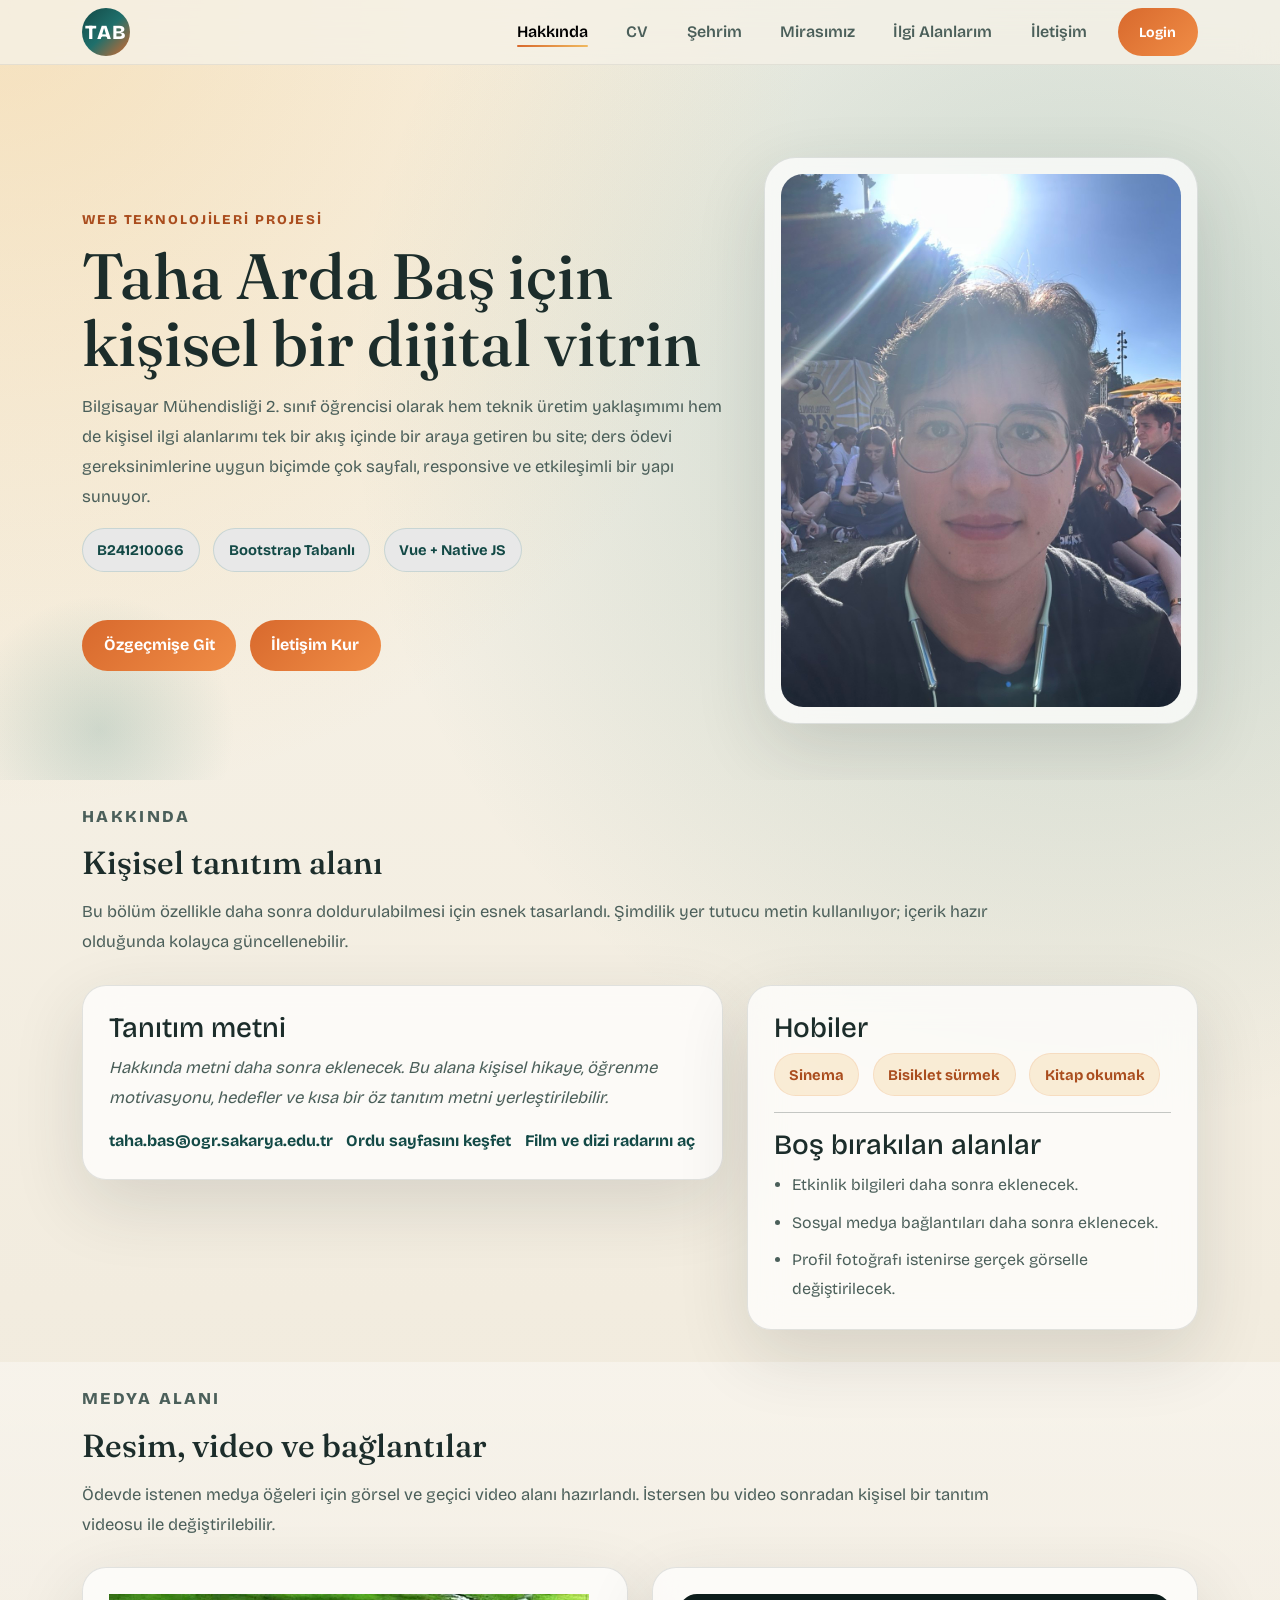
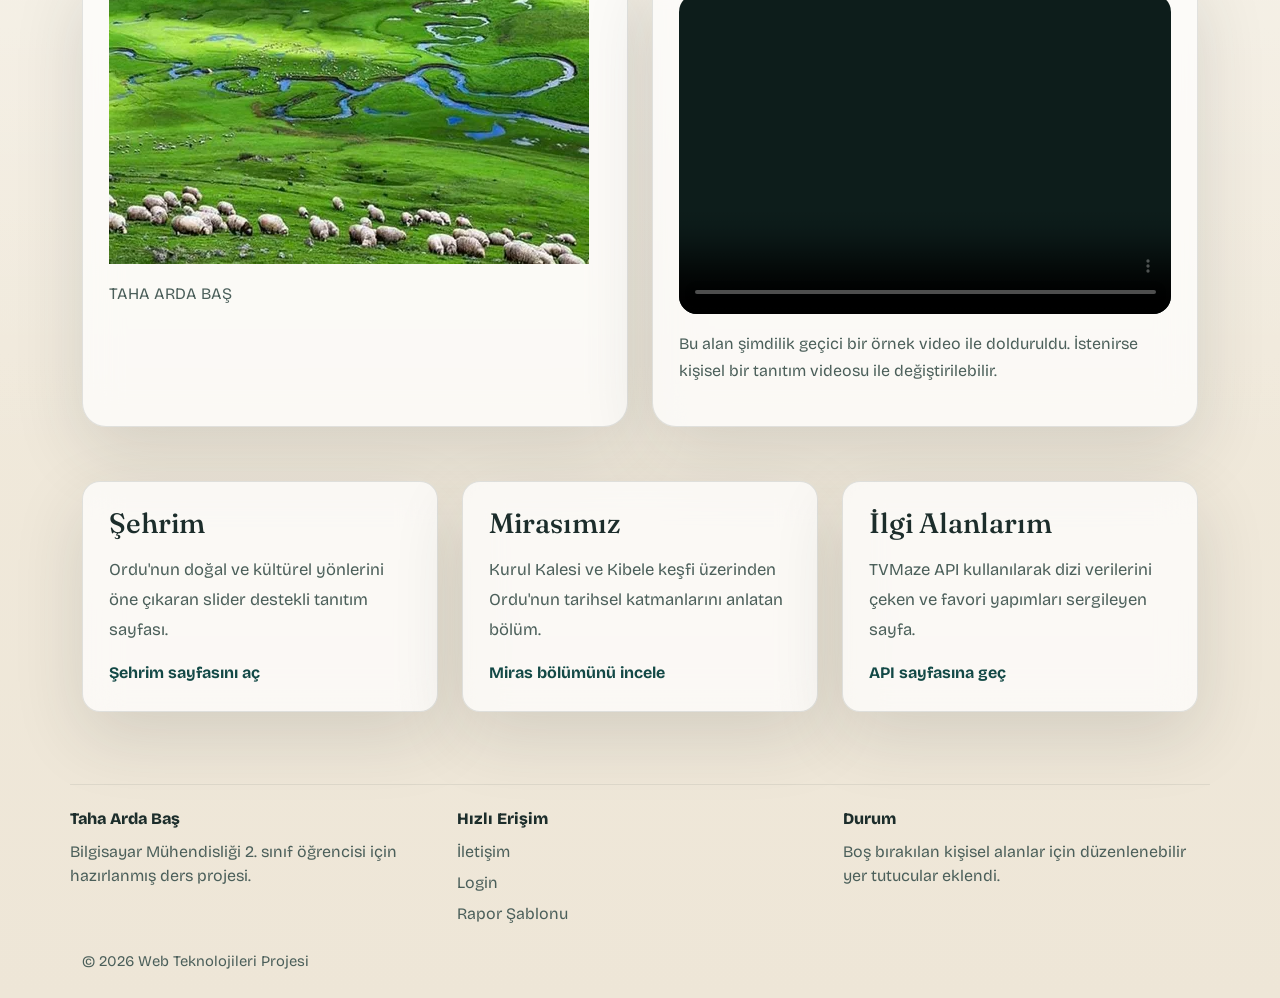
==== index.html @ 5e779ba7 "init: project structure and initial skeleton" ====
<!DOCTYPE html>
<html lang="tr">
<head>
  <meta charset="UTF-8">
  <meta name="viewport" content="width=device-width, initial-scale=1.0">
  <title>Taha Arda Baş | Hakkında</title>
  <meta name="description" content="Taha Arda Baş için hazırlanan kişisel tanıtım sitesi. Hakkında, şehir, miras, ilgi alanları, iletişim ve login sayfalarını içerir.">
  <link rel="preconnect" href="https://fonts.googleapis.com">
  <link rel="preconnect" href="https://fonts.gstatic.com" crossorigin>
  <link href="https://cdn.jsdelivr.net/npm/bootstrap@5.3.3/dist/css/bootstrap.min.css" rel="stylesheet" integrity="sha384-QWTKZyjpPEjISv5WaRU9OFeRpok6YctnYmDr5pNlyT2bRjXh0JMhjY6hW+ALEwIH" crossorigin="anonymous">
  <link rel="stylesheet" href="css/style.css">
</head>
<body data-page="home">
  <header class="site-header">
    <nav class="navbar navbar-expand-lg site-nav">
      <div class="container">
        <a class="navbar-brand brand-mark" href="index.html">TAB</a>
        <button class="navbar-toggler nav-toggle" type="button" data-bs-toggle="collapse" data-bs-target="#mainNav" aria-controls="mainNav" aria-expanded="false" aria-label="Menüyü aç">
          <span class="navbar-toggler-icon"></span>
        </button>
        <div class="collapse navbar-collapse" id="mainNav">
          <ul class="navbar-nav ms-auto align-items-lg-center gap-lg-2">
            <li class="nav-item"><a class="nav-link" data-nav="home" href="index.html">Hakkında</a></li>
            <li class="nav-item"><a class="nav-link" data-nav="cv" href="cv.html">CV</a></li>
            <li class="nav-item"><a class="nav-link" data-nav="city" href="city.html">Şehrim</a></li>
            <li class="nav-item"><a class="nav-link" data-nav="heritage" href="heritage.html">Mirasımız</a></li>
            <li class="nav-item"><a class="nav-link" data-nav="interests" href="interests.html">İlgi Alanlarım</a></li>
            <li class="nav-item"><a class="nav-link" data-nav="contact" href="contact.html">İletişim</a></li>
            <li class="nav-item ms-lg-2"><a class="btn btn-accent btn-sm" href="login.php">Login</a></li>
          </ul>
        </div>
      </div>
    </nav>
  </header>

  <main>
    <section class="hero-section">
      <div class="container">
        <div class="hero-grid">
          <div class="hero-copy reveal">
            <p class="eyebrow">Web Teknolojileri Projesi</p>
            <h1>Taha Arda Baş için kişisel bir dijital vitrin</h1>
            <p class="hero-text">
              Bilgisayar Mühendisliği 2. sınıf öğrencisi olarak hem teknik üretim yaklaşımımı hem de kişisel
              ilgi alanlarımı tek bir akış içinde bir araya getiren bu site; ders ödevi gereksinimlerine uygun
              biçimde çok sayfalı, responsive ve etkileşimli bir yapı sunuyor.
            </p>
            <div class="hero-pills">
              <span class="info-pill">B241210066</span>
              <span class="info-pill">Bootstrap Tabanlı</span>
              <span class="info-pill">Vue + Native JS</span>
            </div>
            <br>
            <br>
            <div class="hero-actions">
              <a class="btn btn-accent" href="cv.html">Özgeçmişe Git</a>
              <a class="btn btn-accent" href="contact.html">İletişim Kur</a>
            </div>
          </div>
          <div class="hero-visual reveal">
            <div class="portrait-frame">
              <img src="assets/taha-profile.jpg" alt="Taha Arda Baş için hazırlanan profil görseli">
            </div>
          </div>
        </div>
      </div>
    </section>

    <section class="section-shell">
      <div class="container">
        <div class="section-heading reveal">
          <p class="eyebrow">Hakkında</p>
          <h2>Kişisel tanıtım alanı</h2>
          <p>
            Bu bölüm özellikle daha sonra doldurulabilmesi için esnek tasarlandı. Şimdilik yer tutucu metin
            kullanılıyor; içerik hazır olduğunda kolayca güncellenebilir.
          </p>
        </div>
        <div class="row g-4">
          <div class="col-lg-7">
            <article class="glass-card reveal">
              <h3>Tanıtım metni</h3>
              <p class="placeholder-text">
                Hakkında metni daha sonra eklenecek. Bu alana kişisel hikaye, öğrenme motivasyonu, hedefler ve
                kısa bir öz tanıtım metni yerleştirilebilir.
              </p>
              <div class="link-cluster">
                <a class="soft-link" href="mailto:taha.bas@ogr.sakarya.edu.tr">taha.bas@ogr.sakarya.edu.tr</a>
                <a class="soft-link" href="city.html">Ordu sayfasını keşfet</a>
                <a class="soft-link" href="interests.html">Film ve dizi radarını aç</a>
              </div>
            </article>
          </div>
          <div class="col-lg-5">
            <article class="glass-card reveal">
              <h3>Hobiler</h3>
              <div class="tag-grid">
                <span class="tag-chip">Sinema</span>
                <span class="tag-chip">Bisiklet sürmek</span>
                <span class="tag-chip">Kitap okumak</span>
              </div>
              <hr>
              <h3>Boş bırakılan alanlar</h3>
              <ul class="bullet-list">
                <li>Etkinlik bilgileri daha sonra eklenecek.</li>
                <li>Sosyal medya bağlantıları daha sonra eklenecek.</li>
                <li>Profil fotoğrafı istenirse gerçek görselle değiştirilecek.</li>
              </ul>
            </article>
          </div>
        </div>
      </div>
    </section>

    <section class="section-shell alt-shell">
      <div class="container">
        <div class="section-heading reveal">
          <p class="eyebrow">Medya Alanı</p>
          <h2>Resim, video ve bağlantılar</h2>
          <p>
            Ödevde istenen medya öğeleri için görsel ve geçici video alanı hazırlandı. İstersen bu video
            sonradan kişisel bir tanıtım videosu ile değiştirilebilir.
          </p>
        </div>
        <div class="row g-4">
          <div class="col-lg-6">
            <figure class="media-card reveal">
              <img src="assets/ordu-yayla.webp" alt="Taha Arda Baş için hazırlanan hakkında sayfası görseli">
              <figcaption>TAHA ARDA BAŞ</figcaption>
            </figure>
          </div>
          <div class="col-lg-6">
            <article class="media-card reveal">
              <div class="video-shell">
                <video controls poster="assets/about-video-poster.svg">
                  <source src="assets/tanitim-video.mp4" type="video/mp4">
                  Tarayıcınız video etiketini desteklemiyor.
                </video>
              </div>
              <p class="video-note">
                Bu alan şimdilik geçici bir örnek video ile dolduruldu. İstenirse kişisel bir tanıtım videosu ile
                değiştirilebilir.
              </p>
            </article>
          </div>
        </div>
      </div>
    </section>

    <section class="section-shell">
      <div class="container">
        <div class="row g-4 align-items-stretch">
          <div class="col-lg-4">
            <article class="feature-card reveal">
              <h3>Şehrim</h3>
              <p>Ordu'nun doğal ve kültürel yönlerini öne çıkaran slider destekli tanıtım sayfası.</p>
              <a class="text-link" href="city.html">Şehrim sayfasını aç</a>
            </article>
          </div>
          <div class="col-lg-4">
            <article class="feature-card reveal">
              <h3>Mirasımız</h3>
              <p>Kurul Kalesi ve Kibele keşfi üzerinden Ordu'nun tarihsel katmanlarını anlatan bölüm.</p>
              <a class="text-link" href="heritage.html">Miras bölümünü incele</a>
            </article>
          </div>
          <div class="col-lg-4">
            <article class="feature-card reveal">
              <h3>İlgi Alanlarım</h3>
              <p>TVMaze API kullanılarak dizi verilerini çeken ve favori yapımları sergileyen sayfa.</p>
              <a class="text-link" href="interests.html">API sayfasına geç</a>
            </article>
          </div>
        </div>
      </div>
    </section>
  </main>

  <footer class="site-footer">
    <div class="container footer-grid">
      <div>
        <p class="footer-title">Taha Arda Baş</p>
        <p class="footer-copy">Bilgisayar Mühendisliği 2. sınıf öğrencisi için hazırlanmış ders projesi.</p>
      </div>
      <div>
        <p class="footer-title">Hızlı Erişim</p>
        <div class="footer-links">
          <a href="contact.html">İletişim</a>
          <a href="login.php">Login</a>
          <a href="docs/rapor-sablonu.md">Rapor Şablonu</a>
        </div>
      </div>
      <div>
        <p class="footer-title">Durum</p>
        <p class="footer-copy">Boş bırakılan kişisel alanlar için düzenlenebilir yer tutucular eklendi.</p>
      </div>
    </div>
    <div class="container footer-bottom">
      <span>&copy; <span data-current-year></span> Web Teknolojileri Projesi</span>
    </div>
  </footer>

  <script src="https://cdn.jsdelivr.net/npm/bootstrap@5.3.3/dist/js/bootstrap.bundle.min.js" integrity="sha384-YvpcrYf0tY3lHB60NNkmXc5s9fDVZLESaAA55NDzOxhy9GkcIdslK1eN7N6jIeHz" crossorigin="anonymous"></script>
  <script src="js/common.js"></script>
</body>
</html>
---- css/style.css ----
@import url("https://fonts.googleapis.com/css2?family=Bricolage+Grotesque:wght@400;500;700;800&family=Fraunces:opsz,wght@9..144,600;9..144,700&display=swap");

:root {
  --bg: #f5f1e7;
  --bg-strong: #efe7d5;
  --surface: rgba(255, 255, 255, 0.72);
  --surface-strong: rgba(255, 255, 255, 0.9);
  --ink: #1c2d2b;
  --ink-soft: #4b5f5a;
  --line: rgba(28, 45, 43, 0.12);
  --accent: #d8692d;
  --accent-dark: #aa4d1e;
  --secondary: #1f6f6b;
  --secondary-deep: #134946;
  --highlight: #f0b95f;
  --danger: #b13e3e;
  --success: #1f7a47;
  --shadow: 0 24px 70px rgba(39, 52, 49, 0.14);
  --radius-xl: 32px;
  --radius-lg: 24px;
  --radius-md: 18px;
  --radius-sm: 12px;
}

*,
*::before,
*::after {
  box-sizing: border-box;
}

html {
  scroll-behavior: smooth;
}

body {
  margin: 0;
  min-height: 100vh;
  font-family: "Bricolage Grotesque", sans-serif;
  color: var(--ink);
  background:
    radial-gradient(circle at top left, rgba(240, 185, 95, 0.32), transparent 28%),
    radial-gradient(circle at 85% 15%, rgba(31, 111, 107, 0.22), transparent 30%),
    linear-gradient(180deg, #f8f4ea 0%, #f2ecdf 50%, #eee6d7 100%);
}

img,
video {
  display: block;
  max-width: 100%;
}

a {
  color: inherit;
  text-decoration: none;
}

.site-header {
  position: sticky;
  top: 0;
  z-index: 1000;
  backdrop-filter: blur(18px);
}

.site-nav {
  background: rgba(245, 241, 231, 0.78);
  border-bottom: 1px solid rgba(28, 45, 43, 0.08);
}

.brand-mark {
  display: inline-flex;
  align-items: center;
  justify-content: center;
  width: 3rem;
  height: 3rem;
  border-radius: 50%;
  font-weight: 800;
  color: #fff;
  background: linear-gradient(135deg, var(--secondary-deep), var(--secondary), var(--accent));
  letter-spacing: 0.06em;
}

.nav-link {
  position: relative;
  padding: 0.65rem 0.95rem !important;
  color: var(--ink-soft);
  font-weight: 600;
}

.nav-link:hover,
.nav-link.active {
  color: var(--ink);
}

.nav-link.active::after {
  content: "";
  position: absolute;
  left: 0.95rem;
  right: 0.95rem;
  bottom: 0.45rem;
  height: 2px;
  border-radius: 999px;
  background: linear-gradient(90deg, var(--accent), var(--highlight));
}

.nav-toggle {
  border-color: rgba(28, 45, 43, 0.15);
}

.btn {
  border-radius: 999px;
  font-weight: 700;
  padding: 0.85rem 1.35rem;
  box-shadow: none !important;
}

.btn-accent {
  color: #fff;
  border: none;
  background: linear-gradient(135deg, var(--accent), #f08d46);
}

.btn-accent:hover {
  color: #Fff;
  background: linear-gradient(135deg, var(--accent-dark), var(--accent));
}

.btn-outline-light {
  color: var(--secondary-deep);
  border: 1px solid rgba(31, 111, 107, 0.2);
  background: rgba(255, 255, 255, 0.6);
}

.btn-outline-light:hover {
  color: #fff;
  border-color: var(--secondary);
  background: var(--secondary);
}

.btn-ghost {
  color: var(--ink-soft);
  border: 1px dashed rgba(28, 45, 43, 0.2);
  background: transparent;
}

.hero-section,
.page-hero {
  position: relative;
  overflow: hidden;
  padding: 5.75rem 0 3.5rem;
}

.hero-section::before,
.page-hero::before {
  content: "";
  position: absolute;
  inset: auto auto -90px -40px;
  width: 280px;
  height: 280px;
  border-radius: 50%;
  background: radial-gradient(circle, rgba(31, 111, 107, 0.18), transparent 68%);
  pointer-events: none;
}

.hero-grid {
  display: grid;
  gap: 2rem;
  align-items: center;
  grid-template-columns: minmax(0, 1.2fr) minmax(280px, 0.8fr);
}

.hero-copy h1,
.page-hero h1 {
  margin-bottom: 1rem;
  font-family: "Fraunces", serif;
  font-size: clamp(2.5rem, 5vw, 4.5rem);
  line-height: 1.04;
}

.hero-text,
.page-intro,
.section-heading p,
.glass-card p,
.feature-card p,
.spotlight-copy p {
  color: var(--ink-soft);
  font-size: 1.04rem;
  line-height: 1.8;
}

.eyebrow {
  margin-bottom: 0.8rem;
  font-size: 0.84rem;
  font-weight: 800;
  letter-spacing: 0.14em;
  text-transform: uppercase;
  color: var(--accent-dark);
}

.hero-pills,
.hero-actions,
.tag-grid,
.link-cluster,
.stats-row,
.goal-grid,
.footer-links,
.button-row,
.quick-picks,
.favorites-grid,
.choice-row {
  display: flex;
  flex-wrap: wrap;
  gap: 0.85rem;
}

.info-pill,
.tag-chip {
  display: inline-flex;
  align-items: center;
  border-radius: 999px;
  padding: 0.6rem 0.9rem;
  font-size: 0.92rem;
  font-weight: 700;
}

.info-pill {
  color: var(--secondary-deep);
  background: #E8E8E8;
  border: 1px solid rgba(31, 111, 107, 0.16);
}

.tag-chip {
  color: var(--accent-dark);
  background: rgba(240, 185, 95, 0.22);
  border: 1px solid rgba(216, 105, 45, 0.12);
}

.muted-chip {
  color: var(--ink-soft);
  background: rgba(28, 45, 43, 0.07);
}

.portrait-frame,
.media-card,
.glass-card,
.feature-card,
.spotlight-card,
.stat-card,
.api-card {
  border: 1px solid var(--line);
  background: var(--surface);
  backdrop-filter: blur(18px);
  box-shadow: var(--shadow);
}

.portrait-frame {
  padding: 1rem;
  border-radius: var(--radius-xl);
}

.portrait-frame img {
  width: 100%;
  border-radius: calc(var(--radius-xl) - 10px);
}

.section-shell {
  padding: 1.35rem 0 2rem;
}

.alt-shell {
  background: linear-gradient(180deg, rgba(255, 255, 255, 0.38), rgba(255, 255, 255, 0));
}

.section-heading {
  max-width: 60rem;
  margin-bottom: 1.75rem;
}

.section-heading h2,
.glass-card h2,
.feature-card h3,
.spotlight-copy h2,
.timeline-node h3,
.api-card h3,
.credential-box h2 {
  margin-bottom: 0.9rem;
  font-family: "Fraunces", serif;
}

.glass-card,
.feature-card,
.media-card,
.spotlight-card {
  padding: 1.6rem;
  border-radius: var(--radius-lg);
}

.feature-card,
.stat-card,
.timeline-node,
.api-card {
  border-radius: var(--radius-md);
}

.soft-link,
.text-link {
  font-weight: 700;
  color: var(--secondary-deep);
}

.soft-link:hover,
.text-link:hover {
  color: var(--accent-dark);
}

.placeholder-text {
  color: #667874;
  font-style: italic;
}

.bullet-list {
  margin: 0;
  padding-left: 1.15rem;
  color: var(--ink-soft);
  line-height: 1.8;
}

.bullet-list li + li {
  margin-top: 0.55rem;
}

.media-card {
  height: 100%;
}

.media-card figcaption,
.video-note {
  margin-top: 1rem;
  color: var(--ink-soft);
  line-height: 1.7;
}

.video-shell {
  overflow: hidden;
  border-radius: var(--radius-md);
}

.video-shell video {
  width: 100%;
  min-height: 320px;
  background: #0d1d1b;
  object-fit: cover;
}

.compact-hero {
  padding-bottom: 1.6rem;
}

.stats-row {
  margin-top: 2rem;
}

.stat-card {
  flex: 1 1 180px;
  padding: 1rem 1.15rem;
}

.stat-label {
  display: block;
  margin-bottom: 0.25rem;
  color: var(--ink-soft);
  font-size: 0.9rem;
}

.stat-card strong {
  font-size: 1.12rem;
}

.scenic-carousel {
  border-radius: var(--radius-xl);
  overflow: hidden;
  box-shadow: var(--shadow);
}

.carousel-item img {
  aspect-ratio: 16 / 8.8;
  object-fit: cover;
}

.slide-link {
  display: block;
  position: relative;
}

.slide-link::after {
  content: "";
  position: absolute;
  inset: 0;
  background: linear-gradient(180deg, transparent 15%, rgba(8, 24, 26, 0.68) 100%);
}

.scenic-caption {
  text-align: left;
  z-index: 1;
}

.scenic-caption h3 {
  font-family: "Fraunces", serif;
  font-size: clamp(1.5rem, 3vw, 2.4rem);
}

.spotlight-grid {
  display: grid;
  gap: 1.5rem;
}

.spotlight-card {
  display: grid;
  gap: 1.35rem;
  align-items: center;
  grid-template-columns: minmax(220px, 320px) minmax(0, 1fr);
}

.spotlight-card img {
  width: 100%;
  border-radius: var(--radius-md);
}

.source-note {
  margin-top: 1rem;
  font-size: 0.95rem;
}

.source-note a {
  color: var(--secondary-deep);
  text-decoration: underline;
}

.timeline {
  display: grid;
  gap: 1rem;
  grid-template-columns: repeat(4, minmax(0, 1fr));
}

.timeline-node {
  padding: 1.4rem;
  background: rgba(255, 255, 255, 0.7);
  border: 1px solid var(--line);
}

.timeline-year {
  display: inline-flex;
  align-items: center;
  margin-bottom: 0.9rem;
  padding: 0.45rem 0.75rem;
  border-radius: 999px;
  color: #fff;
  background: linear-gradient(135deg, var(--secondary-deep), var(--secondary));
  font-size: 0.9rem;
  font-weight: 800;
}

.goal-grid {
  align-items: stretch;
}

.goal-grid > article,
.favorites-grid > article {
  flex: 1 1 240px;
}

.skill-meter,
.timeline-item {
  display: grid;
  gap: 0.9rem;
}

.skill-line {
  display: flex;
  justify-content: space-between;
  gap: 1rem;
  font-weight: 700;
}

.meter-track {
  height: 10px;
  overflow: hidden;
  border-radius: 999px;
  background: rgba(28, 45, 43, 0.08);
}

.meter-fill {
  display: block;
  height: 100%;
  border-radius: inherit;
  background: linear-gradient(90deg, var(--accent), var(--highlight));
}

.fill-65 {
  width: 85%;
}

.muted-text {
  color: var(--ink-soft);
}

.api-toolbar {
  display: grid;
  gap: 1rem;
}

.search-bar {
  display: grid;
  gap: 0.75rem;
  grid-template-columns: minmax(0, 1fr) auto;
}

.pill-button {
  padding: 0.75rem 1rem;
  border: 1px solid rgba(31, 111, 107, 0.18);
  border-radius: 999px;
  color: var(--secondary-deep);
  background: rgba(255, 255, 255, 0.65);
  font-weight: 700;
}

.pill-button:hover {
  color: #fff;
  background: var(--secondary);
}

.api-status {
  margin: 1.1rem 0 1rem;
  color: var(--ink-soft);
  font-weight: 600;
}

.api-grid,
.favorites-grid {
  display: grid;
  gap: 1rem;
  grid-template-columns: repeat(auto-fit, minmax(240px, 1fr));
}

.api-card {
  overflow: hidden;
  background: rgba(255, 255, 255, 0.78);
}

.api-media {
  aspect-ratio: 4 / 5;
  overflow: hidden;
  background: linear-gradient(135deg, rgba(31, 111, 107, 0.85), rgba(216, 105, 45, 0.85));
}

.api-media img {
  width: 100%;
  height: 100%;
  object-fit: cover;
}

.api-card-body {
  padding: 1.25rem;
}

.api-card-body p {
  margin-bottom: 0.8rem;
  color: var(--ink-soft);
  line-height: 1.65;
}

.api-meta {
  display: flex;
  flex-wrap: wrap;
  gap: 0.5rem;
  margin-bottom: 0.8rem;
}

.api-meta span {
  padding: 0.35rem 0.65rem;
  border-radius: 999px;
  background: rgba(240, 185, 95, 0.18);
  color: var(--accent-dark);
  font-size: 0.84rem;
  font-weight: 700;
}

.sticky-card {
  position: sticky;
  top: 6rem;
}

.contact-facts {
  display: grid;
  gap: 0.8rem;
  padding-left: 0;
  list-style: none;
}

.validation-banner {
  margin-bottom: 1rem;
  padding: 0.95rem 1rem;
  border-radius: var(--radius-sm);
  font-weight: 700;
}

.validation-banner.is-error {
  color: #fff;
  background: linear-gradient(135deg, #ac3f3f, #dc6767);
}

.validation-banner.is-success {
  color: #fff;
  background: linear-gradient(135deg, #1e7142, #3caa69);
}

.form-label,
.form-fieldset legend {
  font-weight: 700;
}

.form-control,
.form-select,
.form-range {
  border-radius: 16px;
  border: 1px solid rgba(28, 45, 43, 0.12);
  background: rgba(255, 255, 255, 0.88);
}

.form-control,
.form-select {
  padding: 0.85rem 1rem;
}

.form-control:focus,
.form-select:focus {
  border-color: rgba(31, 111, 107, 0.45);
  box-shadow: 0 0 0 0.25rem rgba(31, 111, 107, 0.12);
}

.form-fieldset {
  margin: 0;
  padding: 1rem;
  border: 1px solid rgba(28, 45, 43, 0.1);
  border-radius: var(--radius-md);
  background: rgba(255, 255, 255, 0.45);
}

.choice-row label,
.checkbox-line {
  display: inline-flex;
  align-items: center;
  gap: 0.55rem;
  color: var(--ink-soft);
  font-weight: 600;
}

.multi-row label {
  flex: 1 1 180px;
}

.range-wrap {
  display: flex;
  align-items: center;
  gap: 1rem;
}

.range-badge {
  min-width: 4rem;
  text-align: center;
  padding: 0.45rem 0.7rem;
  border-radius: 999px;
  color: var(--secondary-deep);
  background: rgba(31, 111, 107, 0.12);
  font-weight: 800;
}

.textarea-control {
  resize: vertical;
}

.field-error {
  min-height: 1.4rem;
  margin-top: 0.35rem;
  color: var(--danger);
  font-size: 0.88rem;
  font-weight: 700;
}

.form-control.is-invalid,
.form-select.is-invalid,
.fieldset-invalid {
  border-color: rgba(177, 62, 62, 0.5) !important;
  box-shadow: 0 0 0 0.2rem rgba(177, 62, 62, 0.08) !important;
}

.button-row {
  margin-top: 1.5rem;
}

.credential-box {
  margin-bottom: 1.25rem;
  padding: 1rem;
  border-radius: var(--radius-md);
  border: 1px dashed rgba(31, 111, 107, 0.2);
  background: rgba(255, 255, 255, 0.45);
}

.welcome-shell {
  display: grid;
  place-items: center;
  min-height: 100vh;
  padding: 2rem;
}

.welcome-card {
  max-width: 42rem;
  margin: 0 auto;
  text-align: center;
}

.form-result-table {
  margin-bottom: 0;
}

.form-result-table th,
.form-result-table td {
  padding: 0.9rem 0.75rem;
  border-color: rgba(28, 45, 43, 0.08);
}

.message-box {
  padding: 1rem;
  border-radius: var(--radius-md);
  background: rgba(255, 255, 255, 0.58);
}

.site-footer {
  padding: 2.5rem 0 1.6rem;
}

.footer-grid {
  display: grid;
  gap: 1.25rem;
  padding: 1.4rem 0 1.5rem;
  border-top: 1px solid rgba(28, 45, 43, 0.08);
  grid-template-columns: repeat(3, minmax(0, 1fr));
}

.footer-title {
  margin-bottom: 0.55rem;
  font-weight: 800;
}

.footer-copy,
.footer-links a {
  color: var(--ink-soft);
}

.footer-links {
  flex-direction: column;
  gap: 0.45rem;
}

.footer-links a:hover {
  color: var(--accent-dark);
}

.footer-bottom {
  display: flex;
  justify-content: space-between;
  gap: 1rem;
  color: var(--ink-soft);
  font-size: 0.92rem;
}

.reveal {
  opacity: 0;
  transform: translateY(24px);
  transition: opacity 0.7s ease, transform 0.7s ease;
}

.reveal.is-visible {
  opacity: 1;
  transform: translateY(0);
}

@media (max-width: 991.98px) {
  .hero-grid,
  .spotlight-card,
  .footer-grid,
  .timeline {
    grid-template-columns: 1fr;
  }

  .sticky-card {
    position: static;
  }
}

@media (max-width: 767.98px) {
  .hero-section,
  .page-hero {
    padding-top: 4.8rem;
  }

  .search-bar {
    grid-template-columns: 1fr;
  }

  .button-row .btn,
  .hero-actions .btn {
    width: 100%;
    justify-content: center;
  }

  .footer-bottom {
    flex-direction: column;
  }
}
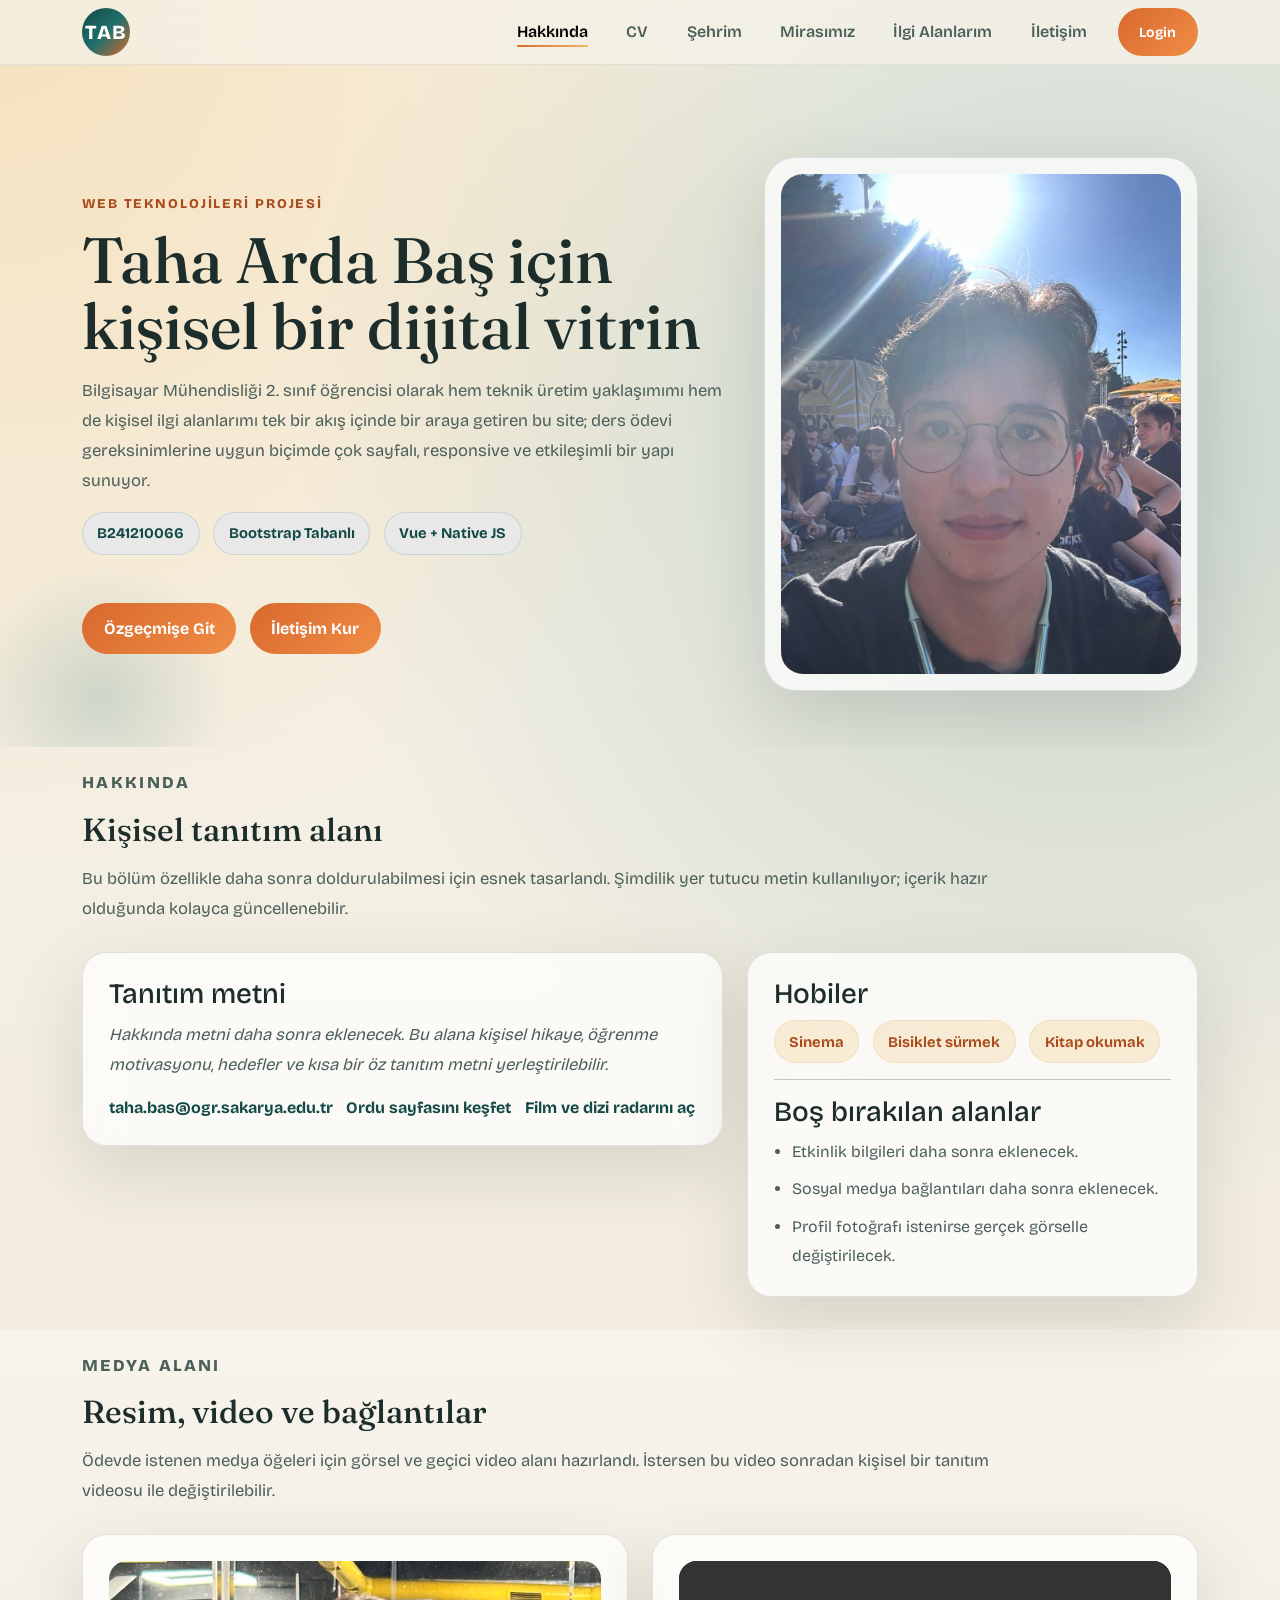
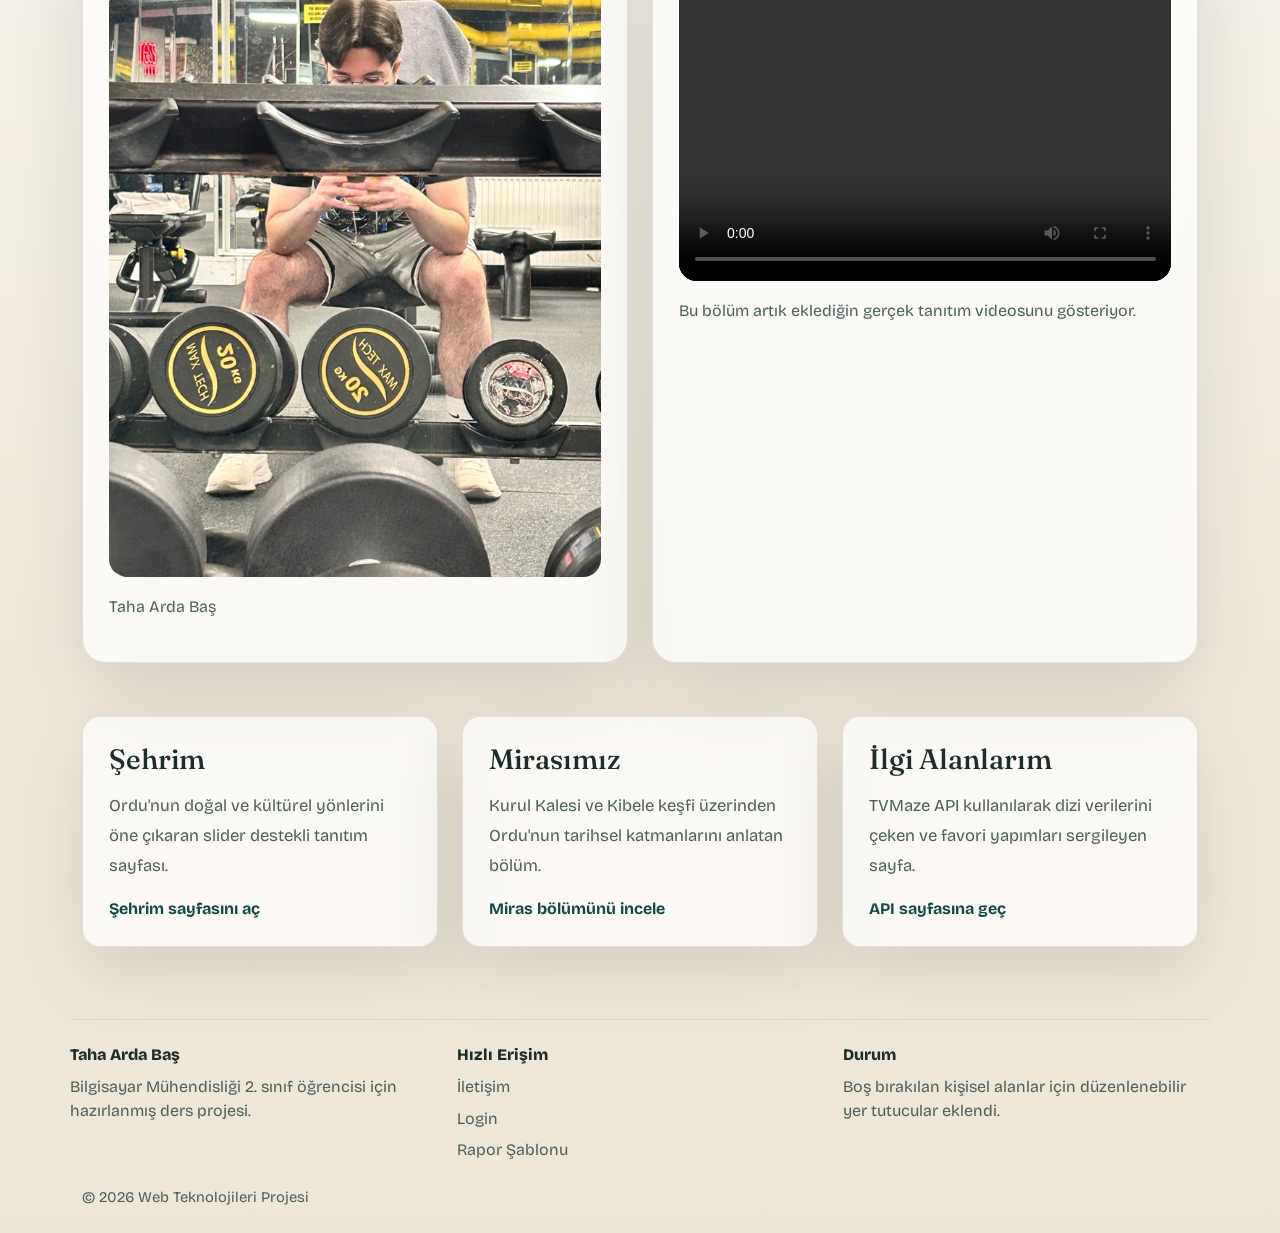
==== commit 015f37dd: "feat: update about media layout" ====
--- a/index.html
+++ b/index.html
@@ -59,7 +59,7 @@
           </div>
           <div class="hero-visual reveal">
             <div class="portrait-frame">
-              <img src="assets/taha-profile.jpg" alt="Taha Arda Baş için hazırlanan profil görseli">
+              <img class="portrait-photo" src="assets/taha-profile.jpg" alt="Taha Arda Baş profil fotoğrafı">
             </div>
           </div>
         </div>
@@ -125,21 +125,20 @@
         <div class="row g-4">
           <div class="col-lg-6">
             <figure class="media-card reveal">
-              <img src="assets/ordu-yayla.webp" alt="Taha Arda Baş için hazırlanan hakkında sayfası görseli">
-              <figcaption>TAHA ARDA BAŞ</figcaption>
+              <img class="about-side-photo" src="assets/arda-resim.png" alt="Taha Arda Baş hakkında sayfası fotoğrafı">
+              <figcaption>Taha Arda Baş</figcaption>
             </figure>
           </div>
           <div class="col-lg-6">
             <article class="media-card reveal">
               <div class="video-shell">
-                <video controls poster="assets/about-video-poster.svg">
+                <video controls preload="metadata">
                   <source src="assets/tanitim-video.mp4" type="video/mp4">
                   Tarayıcınız video etiketini desteklemiyor.
                 </video>
               </div>
               <p class="video-note">
-                Bu alan şimdilik geçici bir örnek video ile dolduruldu. İstenirse kişisel bir tanıtım videosu ile
-                değiştirilebilir.
+                Bu bölüm artık eklediğin gerçek tanıtım videosunu gösteriyor.
               </p>
             </article>
           </div>
--- a/css/style.css
+++ b/css/style.css
@@ -262,6 +262,28 @@
   border-radius: calc(var(--radius-xl) - 10px);
 }
 
+.portrait-photo {
+  aspect-ratio: 4 / 5;
+  object-fit: cover;
+  object-position: center top;
+}
+
+.about-photo {
+  width: 100%;
+  aspect-ratio: 16 / 10;
+  object-fit: cover;
+  object-position: center top;
+  border-radius: var(--radius-md);
+}
+
+.about-side-photo {
+  width: 100%;
+  aspect-ratio: 4 / 5;
+  object-fit: cover;
+  object-position: center top;
+  border-radius: var(--radius-md);
+}
+
 .section-shell {
   padding: 1.35rem 0 2rem;
 }
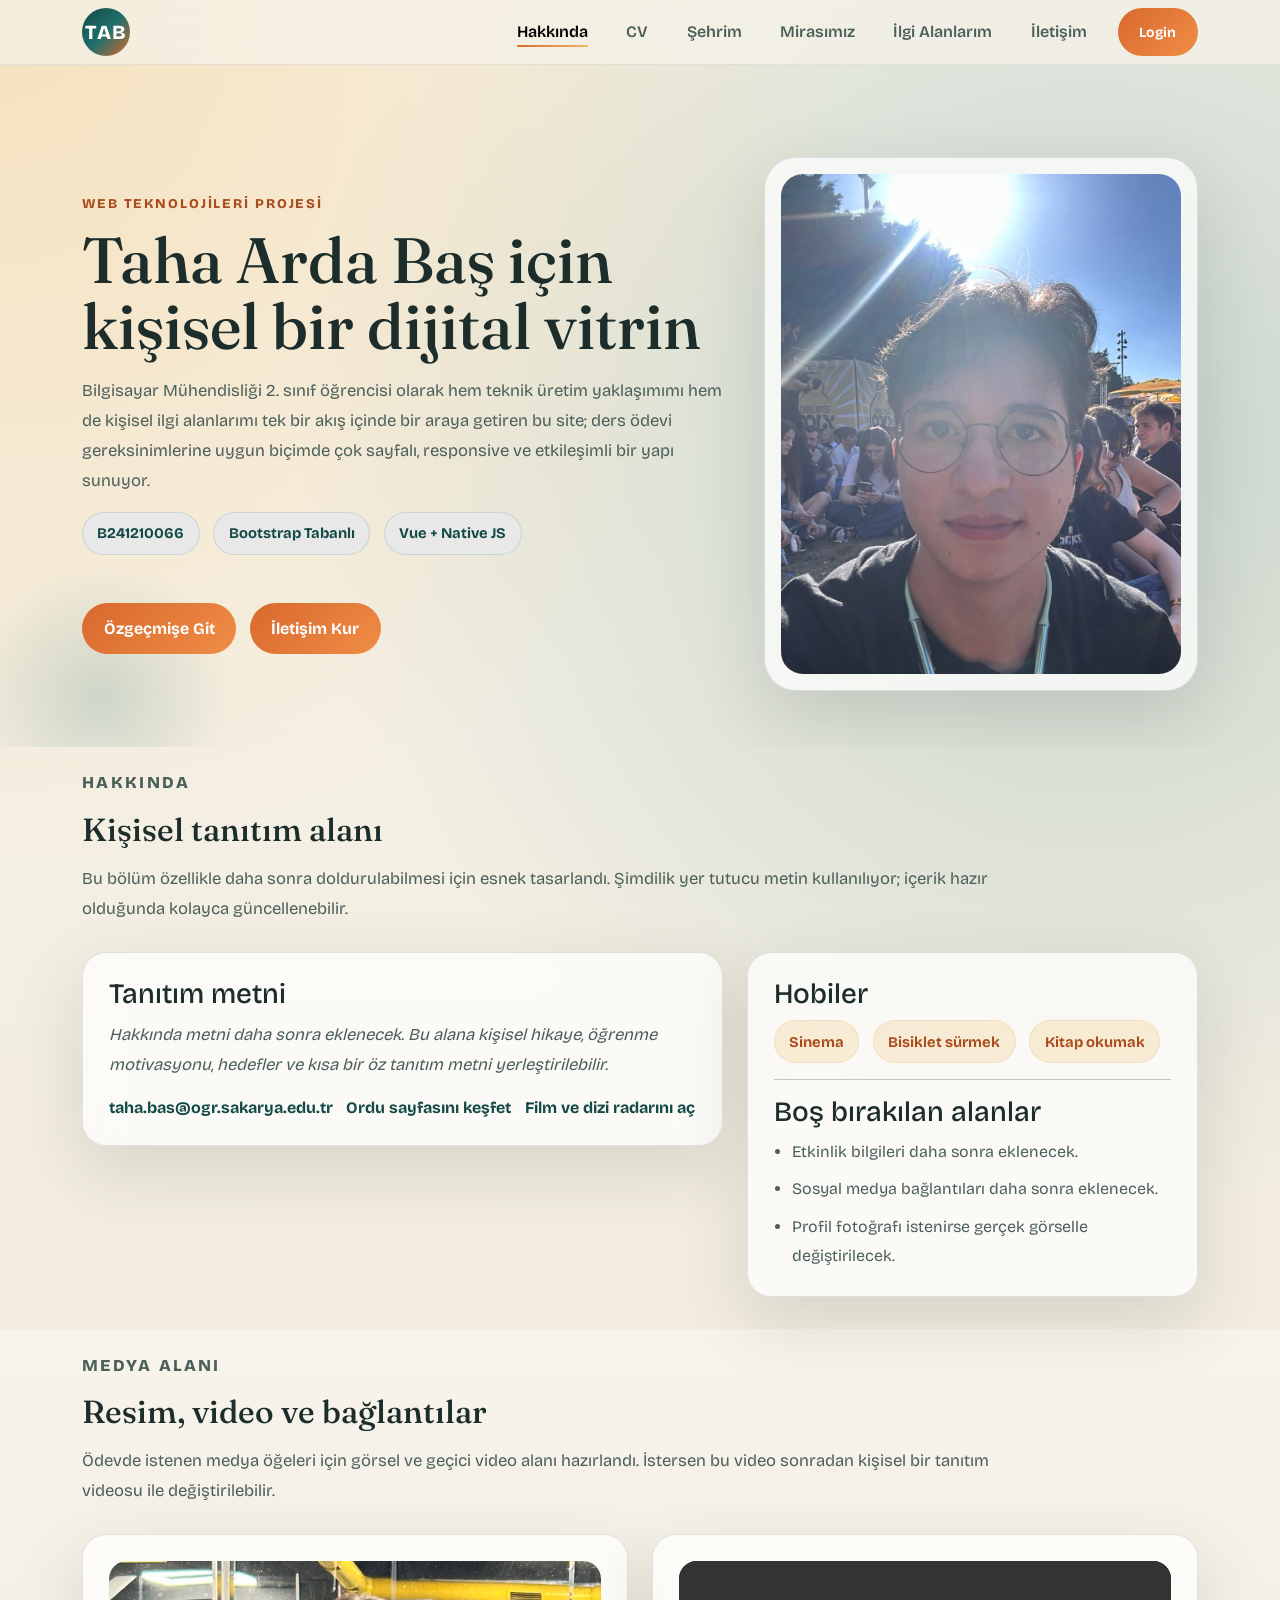
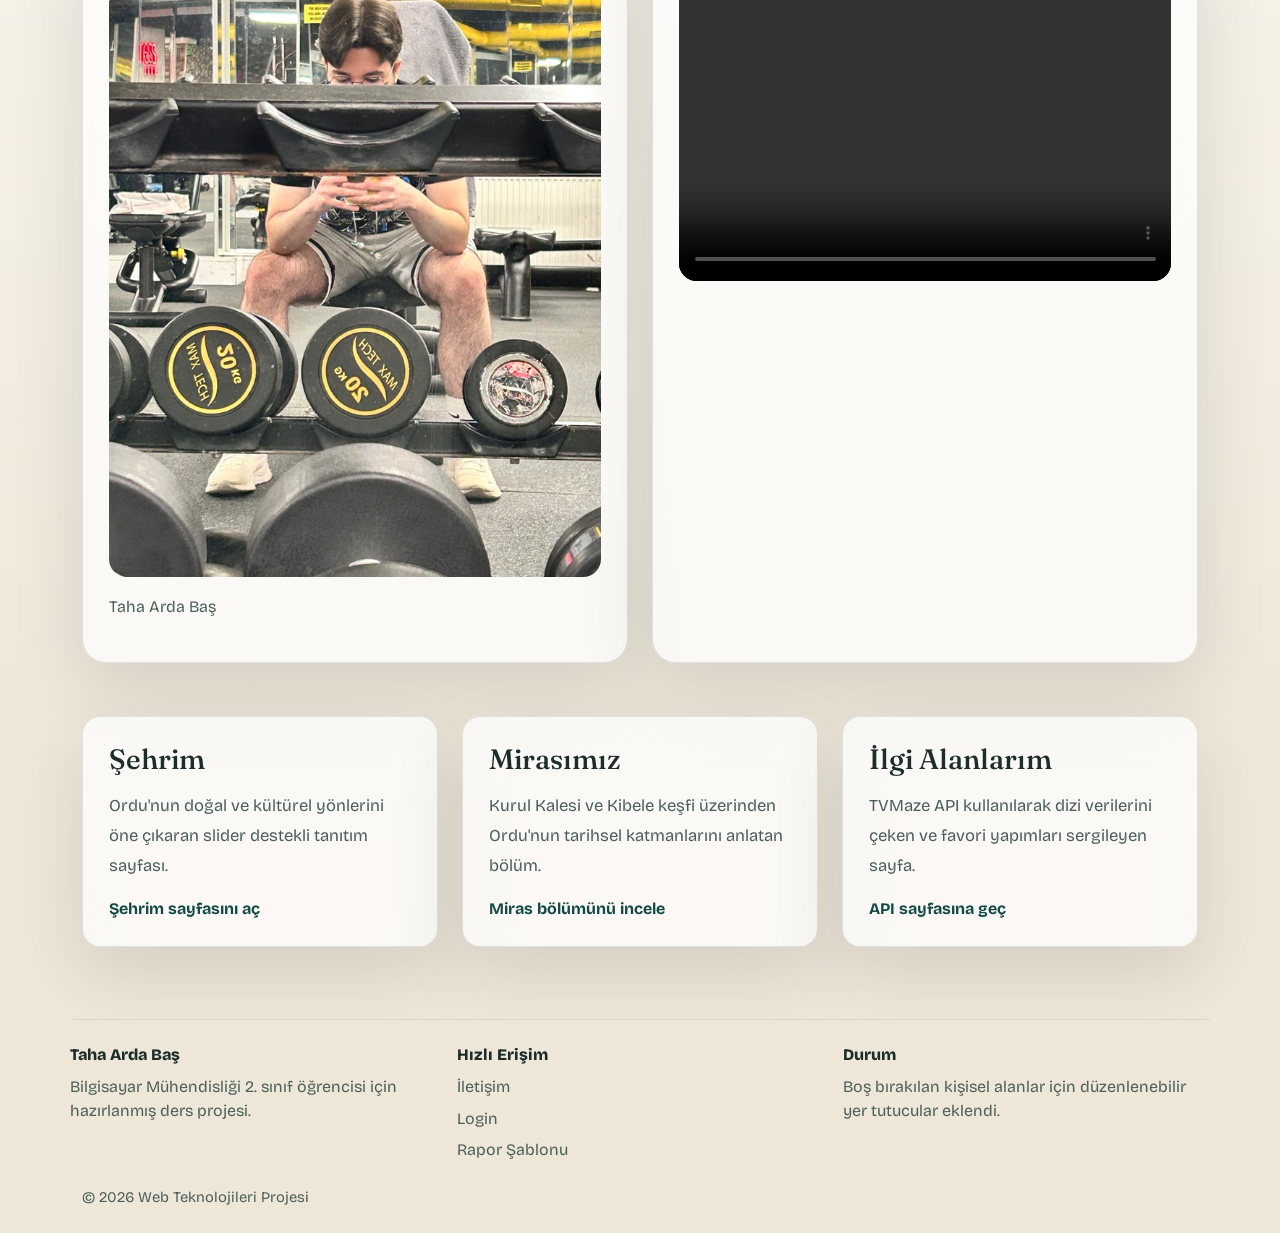
==== commit 7e6ad92a: "style: remove about video note" ====
--- a/index.html
+++ b/index.html
@@ -137,9 +137,6 @@
                   Tarayıcınız video etiketini desteklemiyor.
                 </video>
               </div>
-              <p class="video-note">
-                Bu bölüm artık eklediğin gerçek tanıtım videosunu gösteriyor.
-              </p>
             </article>
           </div>
         </div>
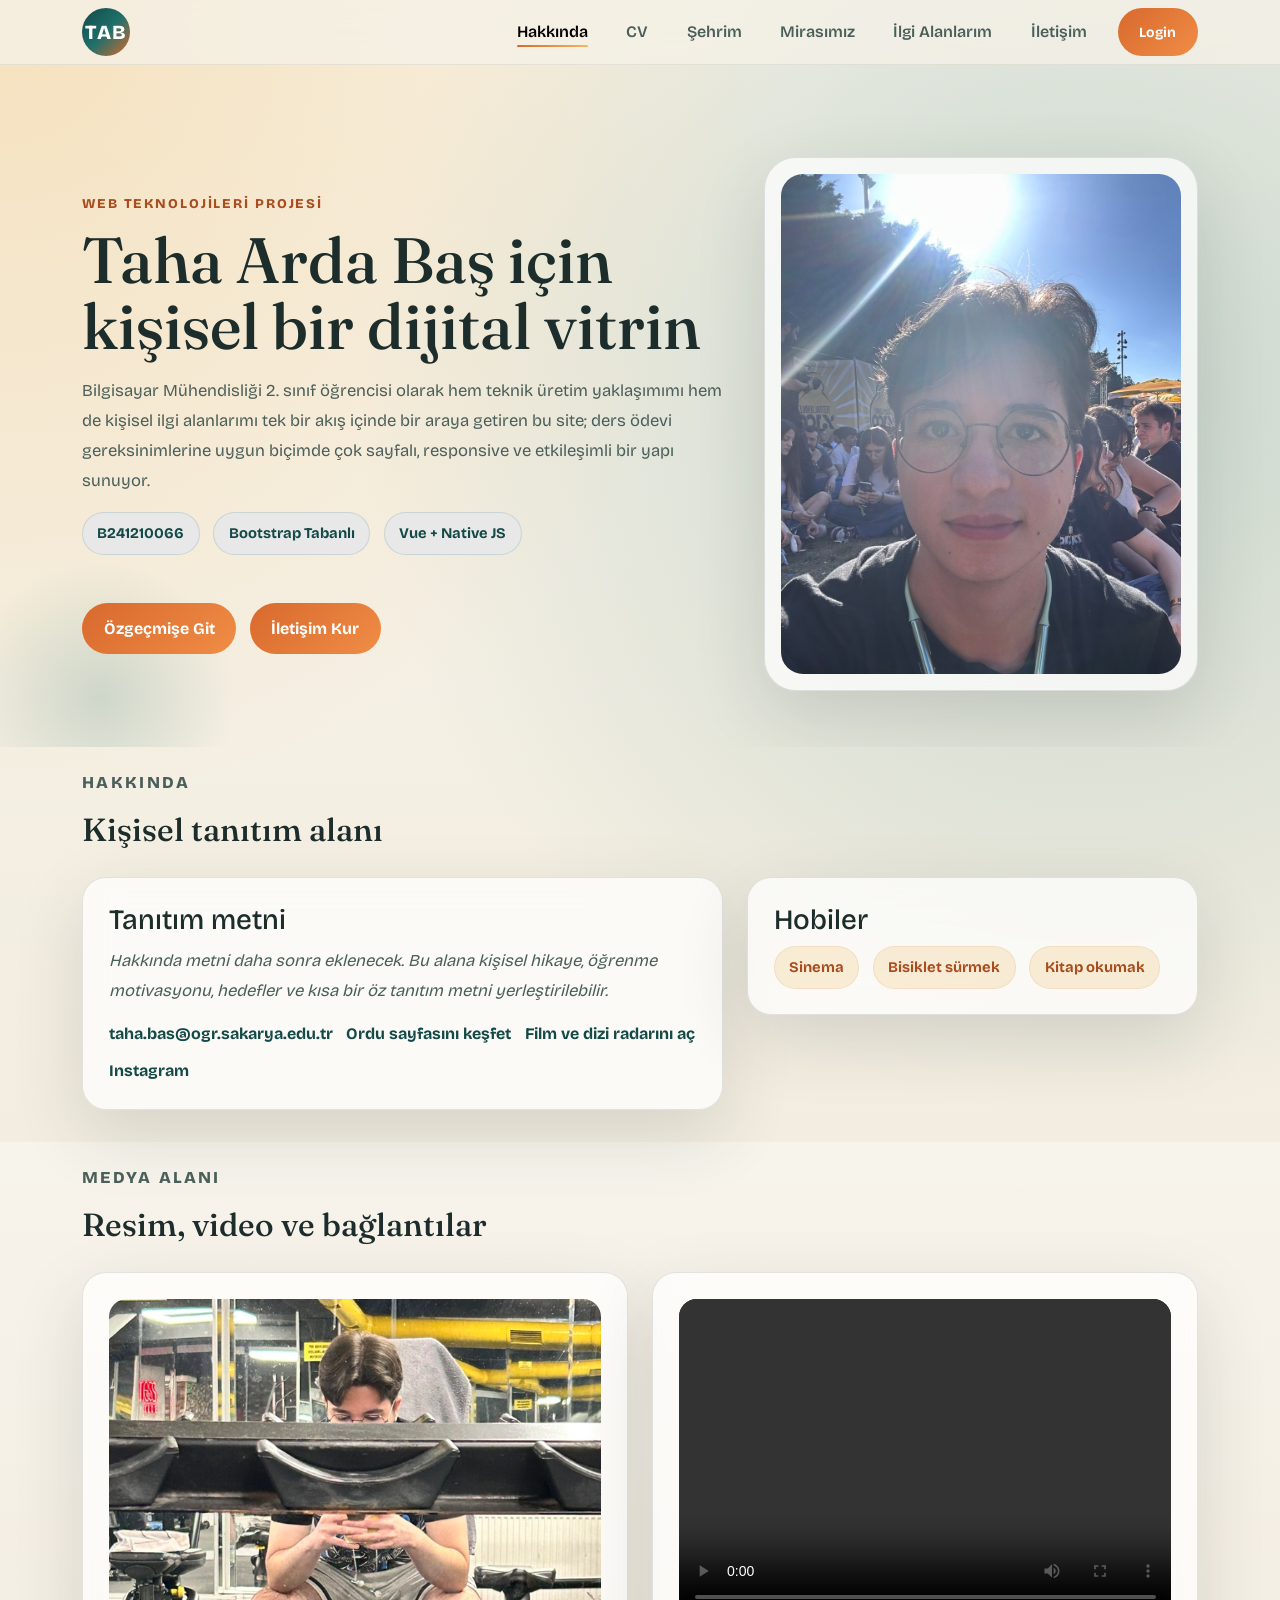
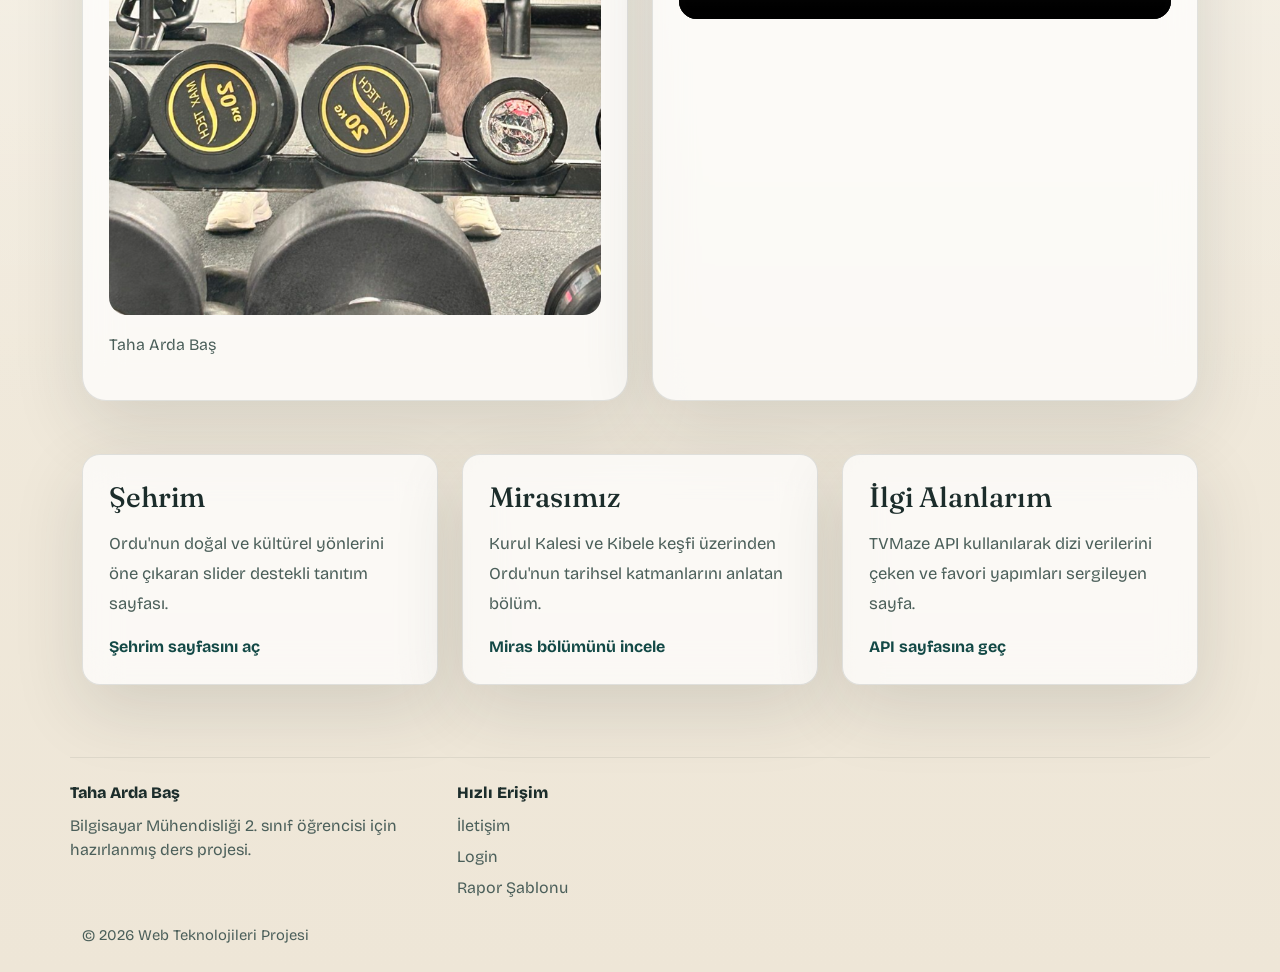
==== commit b01dab5e: "content: add instagram link to about section" ====
--- a/index.html
+++ b/index.html
@@ -71,10 +71,6 @@
         <div class="section-heading reveal">
           <p class="eyebrow">Hakkında</p>
           <h2>Kişisel tanıtım alanı</h2>
-          <p>
-            Bu bölüm özellikle daha sonra doldurulabilmesi için esnek tasarlandı. Şimdilik yer tutucu metin
-            kullanılıyor; içerik hazır olduğunda kolayca güncellenebilir.
-          </p>
         </div>
         <div class="row g-4">
           <div class="col-lg-7">
@@ -88,6 +84,7 @@
                 <a class="soft-link" href="mailto:taha.bas@ogr.sakarya.edu.tr">taha.bas@ogr.sakarya.edu.tr</a>
                 <a class="soft-link" href="city.html">Ordu sayfasını keşfet</a>
                 <a class="soft-link" href="interests.html">Film ve dizi radarını aç</a>
+                <a class="soft-link" href="https://www.instagram.com/tahaardabas_?igsh=MWc2bWNqZ2xvNHkzaw%3D%3D&amp;utm_source=qr" target="_blank" rel="noopener noreferrer">Instagram</a>
               </div>
             </article>
           </div>
@@ -99,13 +96,6 @@
                 <span class="tag-chip">Bisiklet sürmek</span>
                 <span class="tag-chip">Kitap okumak</span>
               </div>
-              <hr>
-              <h3>Boş bırakılan alanlar</h3>
-              <ul class="bullet-list">
-                <li>Etkinlik bilgileri daha sonra eklenecek.</li>
-                <li>Sosyal medya bağlantıları daha sonra eklenecek.</li>
-                <li>Profil fotoğrafı istenirse gerçek görselle değiştirilecek.</li>
-              </ul>
             </article>
           </div>
         </div>
@@ -117,10 +107,6 @@
         <div class="section-heading reveal">
           <p class="eyebrow">Medya Alanı</p>
           <h2>Resim, video ve bağlantılar</h2>
-          <p>
-            Ödevde istenen medya öğeleri için görsel ve geçici video alanı hazırlandı. İstersen bu video
-            sonradan kişisel bir tanıtım videosu ile değiştirilebilir.
-          </p>
         </div>
         <div class="row g-4">
           <div class="col-lg-6">
@@ -186,10 +172,6 @@
           <a href="docs/rapor-sablonu.md">Rapor Şablonu</a>
         </div>
       </div>
-      <div>
-        <p class="footer-title">Durum</p>
-        <p class="footer-copy">Boş bırakılan kişisel alanlar için düzenlenebilir yer tutucular eklendi.</p>
-      </div>
     </div>
     <div class="container footer-bottom">
       <span>&copy; <span data-current-year></span> Web Teknolojileri Projesi</span>
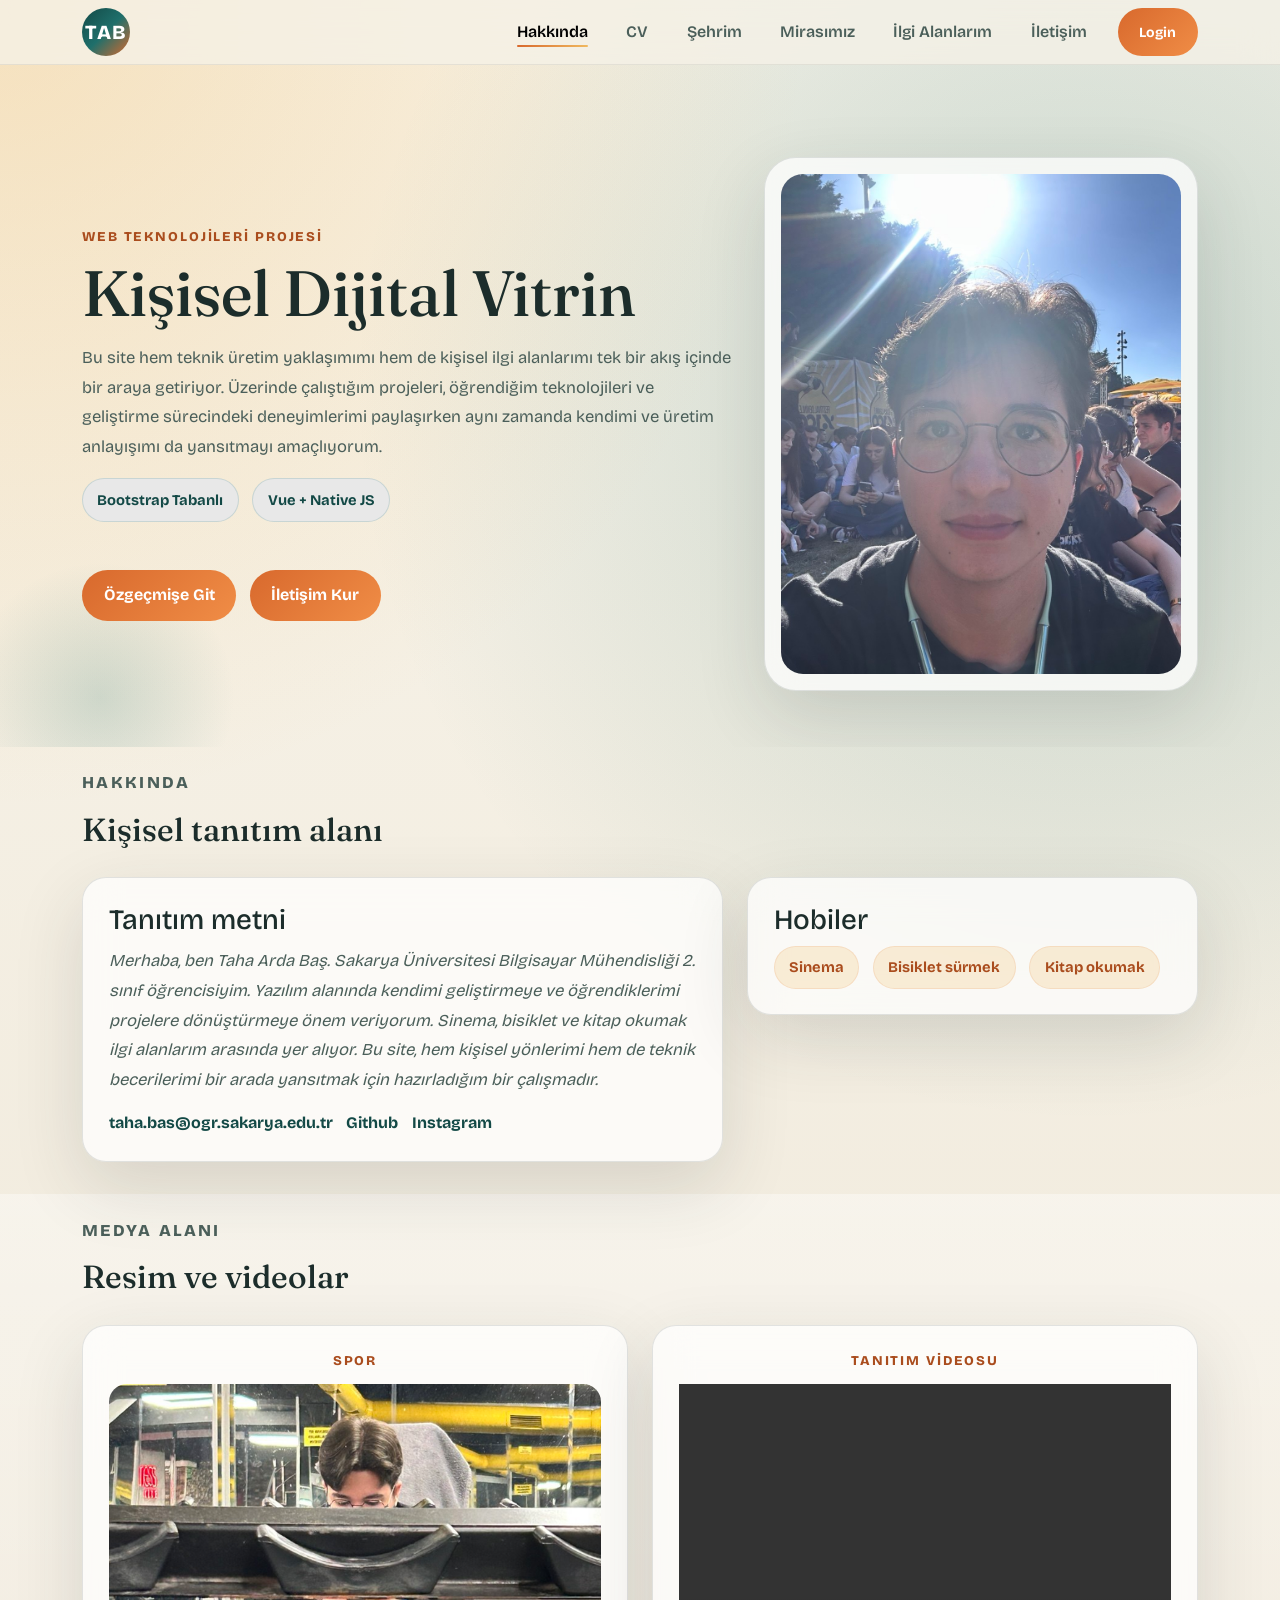
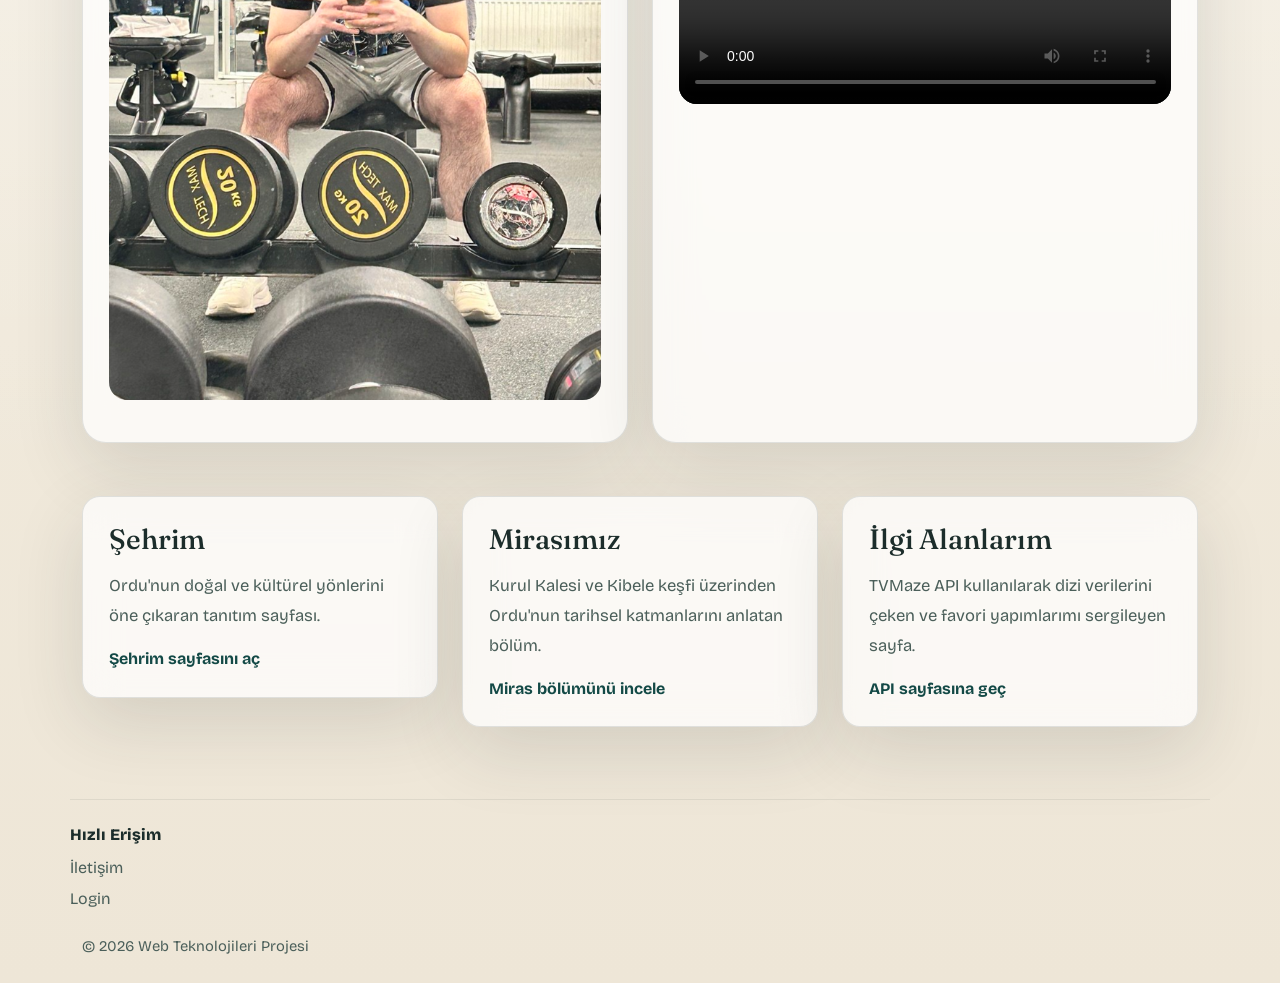
==== commit f40d1c34: "content: update about and cv sections" ====
--- a/index.html
+++ b/index.html
@@ -39,14 +39,12 @@
         <div class="hero-grid">
           <div class="hero-copy reveal">
             <p class="eyebrow">Web Teknolojileri Projesi</p>
-            <h1>Taha Arda Baş için kişisel bir dijital vitrin</h1>
+            <h1>Kişisel Dijital Vitrin</h1>
             <p class="hero-text">
-              Bilgisayar Mühendisliği 2. sınıf öğrencisi olarak hem teknik üretim yaklaşımımı hem de kişisel
-              ilgi alanlarımı tek bir akış içinde bir araya getiren bu site; ders ödevi gereksinimlerine uygun
-              biçimde çok sayfalı, responsive ve etkileşimli bir yapı sunuyor.
+              Bu site hem teknik üretim yaklaşımımı hem de kişisel ilgi alanlarımı tek bir akış içinde bir araya getiriyor.
+               Üzerinde çalıştığım projeleri, öğrendiğim teknolojileri ve geliştirme sürecindeki deneyimlerimi paylaşırken aynı zamanda kendimi ve üretim anlayışımı da yansıtmayı amaçlıyorum.
             </p>
             <div class="hero-pills">
-              <span class="info-pill">B241210066</span>
               <span class="info-pill">Bootstrap Tabanlı</span>
               <span class="info-pill">Vue + Native JS</span>
             </div>
@@ -77,13 +75,11 @@
             <article class="glass-card reveal">
               <h3>Tanıtım metni</h3>
               <p class="placeholder-text">
-                Hakkında metni daha sonra eklenecek. Bu alana kişisel hikaye, öğrenme motivasyonu, hedefler ve
-                kısa bir öz tanıtım metni yerleştirilebilir.
+                Merhaba, ben Taha Arda Baş. Sakarya Üniversitesi Bilgisayar Mühendisliği 2. sınıf öğrencisiyim. Yazılım alanında kendimi geliştirmeye ve öğrendiklerimi projelere dönüştürmeye önem veriyorum. Sinema, bisiklet ve kitap okumak ilgi alanlarım arasında yer alıyor. Bu site, hem kişisel yönlerimi hem de teknik becerilerimi bir arada yansıtmak için hazırladığım bir çalışmadır.
               </p>
               <div class="link-cluster">
-                <a class="soft-link" href="mailto:taha.bas@ogr.sakarya.edu.tr">taha.bas@ogr.sakarya.edu.tr</a>
-                <a class="soft-link" href="city.html">Ordu sayfasını keşfet</a>
-                <a class="soft-link" href="interests.html">Film ve dizi radarını aç</a>
+                <a class="soft-link" href="https://mail.google.com/mail/?view=cm&to=taha.bas@ogr.sakarya.edu.tr" target="_blank" rel="noopener noreferrer">taha.bas@ogr.sakarya.edu.tr</a>
+                <a class="soft-link" href="https://github.com/tahaardabas" target="_blank" rel="noopener noreferrer">Github</a>
                 <a class="soft-link" href="https://www.instagram.com/tahaardabas_?igsh=MWc2bWNqZ2xvNHkzaw%3D%3D&amp;utm_source=qr" target="_blank" rel="noopener noreferrer">Instagram</a>
               </div>
             </article>
@@ -106,21 +102,23 @@
       <div class="container">
         <div class="section-heading reveal">
           <p class="eyebrow">Medya Alanı</p>
-          <h2>Resim, video ve bağlantılar</h2>
+          <h2>Resim ve videolar</h2>
         </div>
         <div class="row g-4">
           <div class="col-lg-6">
             <figure class="media-card reveal">
+              <p class="eyebrow" style="text-align: center;">Spor</p>
+
               <img class="about-side-photo" src="assets/arda-resim.png" alt="Taha Arda Baş hakkında sayfası fotoğrafı">
-              <figcaption>Taha Arda Baş</figcaption>
             </figure>
           </div>
+
           <div class="col-lg-6">
             <article class="media-card reveal">
               <div class="video-shell">
+                <p class="eyebrow" style="text-align: center;">Tanıtım Videosu</p>
                 <video controls preload="metadata">
                   <source src="assets/tanitim-video.mp4" type="video/mp4">
-                  Tarayıcınız video etiketini desteklemiyor.
                 </video>
               </div>
             </article>
@@ -135,7 +133,7 @@
           <div class="col-lg-4">
             <article class="feature-card reveal">
               <h3>Şehrim</h3>
-              <p>Ordu'nun doğal ve kültürel yönlerini öne çıkaran slider destekli tanıtım sayfası.</p>
+              <p>Ordu'nun doğal ve kültürel yönlerini öne çıkaran tanıtım sayfası.</p>
               <a class="text-link" href="city.html">Şehrim sayfasını aç</a>
             </article>
           </div>
@@ -149,7 +147,7 @@
           <div class="col-lg-4">
             <article class="feature-card reveal">
               <h3>İlgi Alanlarım</h3>
-              <p>TVMaze API kullanılarak dizi verilerini çeken ve favori yapımları sergileyen sayfa.</p>
+              <p>TVMaze API kullanılarak dizi verilerini çeken ve favori yapımlarımı sergileyen sayfa.</p>
               <a class="text-link" href="interests.html">API sayfasına geç</a>
             </article>
           </div>
@@ -161,15 +159,10 @@
   <footer class="site-footer">
     <div class="container footer-grid">
       <div>
-        <p class="footer-title">Taha Arda Baş</p>
-        <p class="footer-copy">Bilgisayar Mühendisliği 2. sınıf öğrencisi için hazırlanmış ders projesi.</p>
-      </div>
-      <div>
         <p class="footer-title">Hızlı Erişim</p>
         <div class="footer-links">
           <a href="contact.html">İletişim</a>
           <a href="login.php">Login</a>
-          <a href="docs/rapor-sablonu.md">Rapor Şablonu</a>
         </div>
       </div>
     </div>
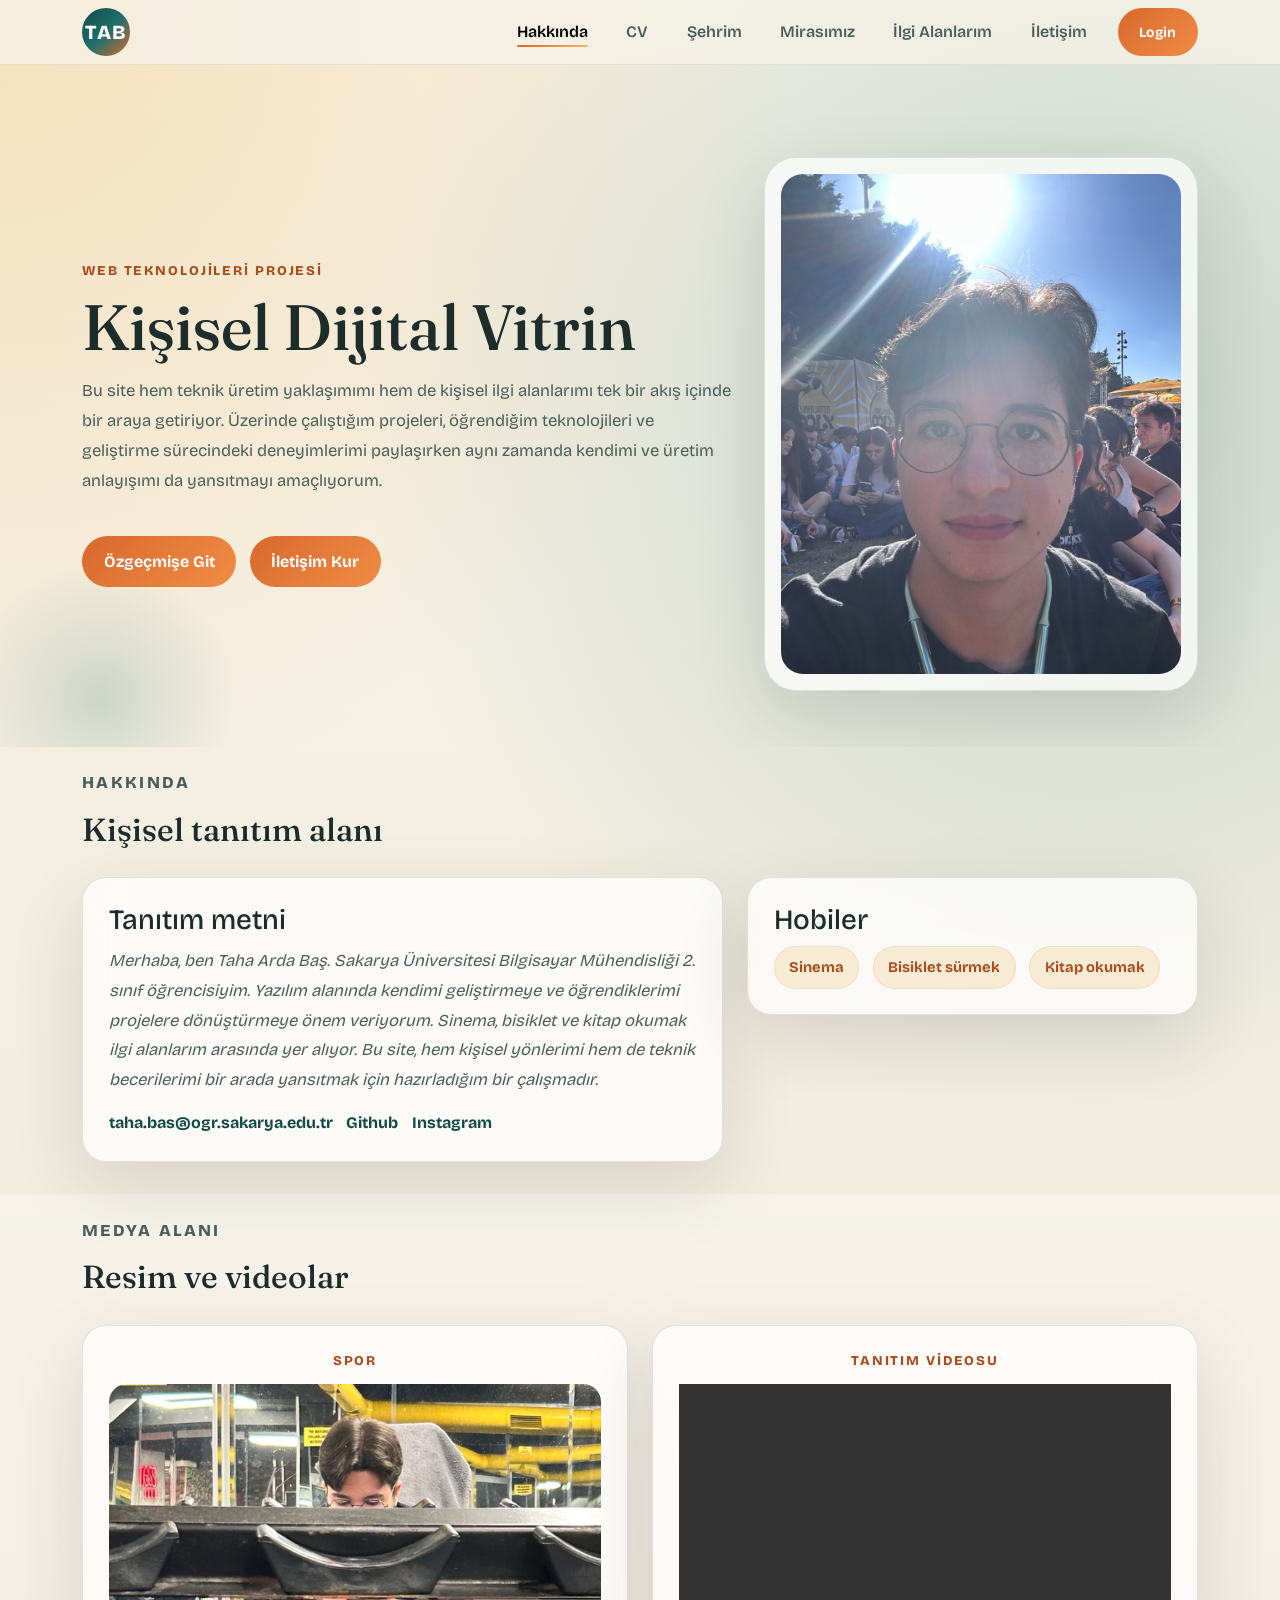
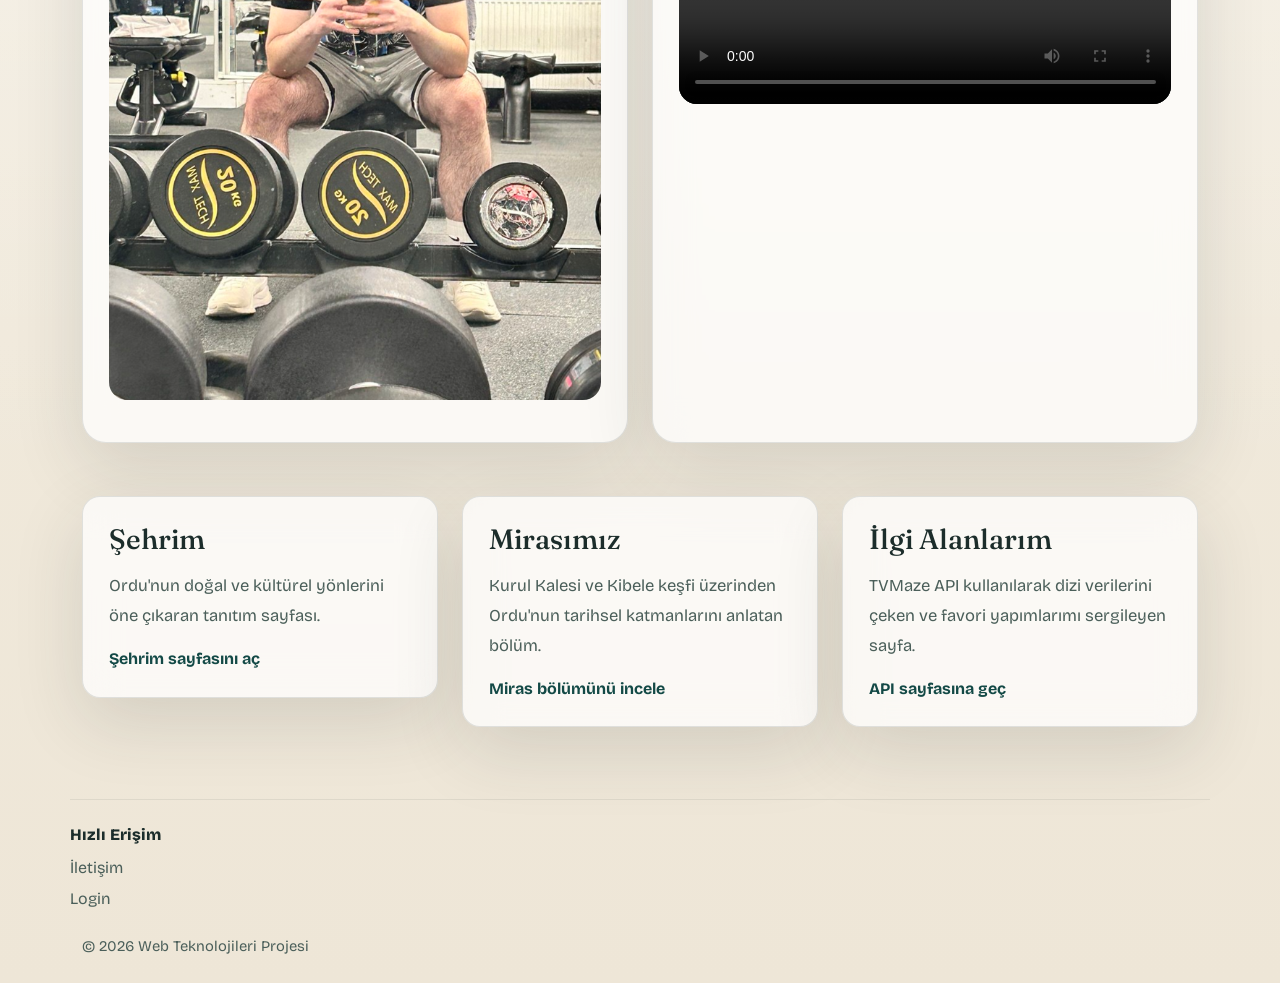
==== commit 50214e83: "content: polish home and interests copy" ====
--- a/index.html
+++ b/index.html
@@ -44,11 +44,6 @@
               Bu site hem teknik üretim yaklaşımımı hem de kişisel ilgi alanlarımı tek bir akış içinde bir araya getiriyor.
                Üzerinde çalıştığım projeleri, öğrendiğim teknolojileri ve geliştirme sürecindeki deneyimlerimi paylaşırken aynı zamanda kendimi ve üretim anlayışımı da yansıtmayı amaçlıyorum.
             </p>
-            <div class="hero-pills">
-              <span class="info-pill">Bootstrap Tabanlı</span>
-              <span class="info-pill">Vue + Native JS</span>
-            </div>
-            <br>
             <br>
             <div class="hero-actions">
               <a class="btn btn-accent" href="cv.html">Özgeçmişe Git</a>
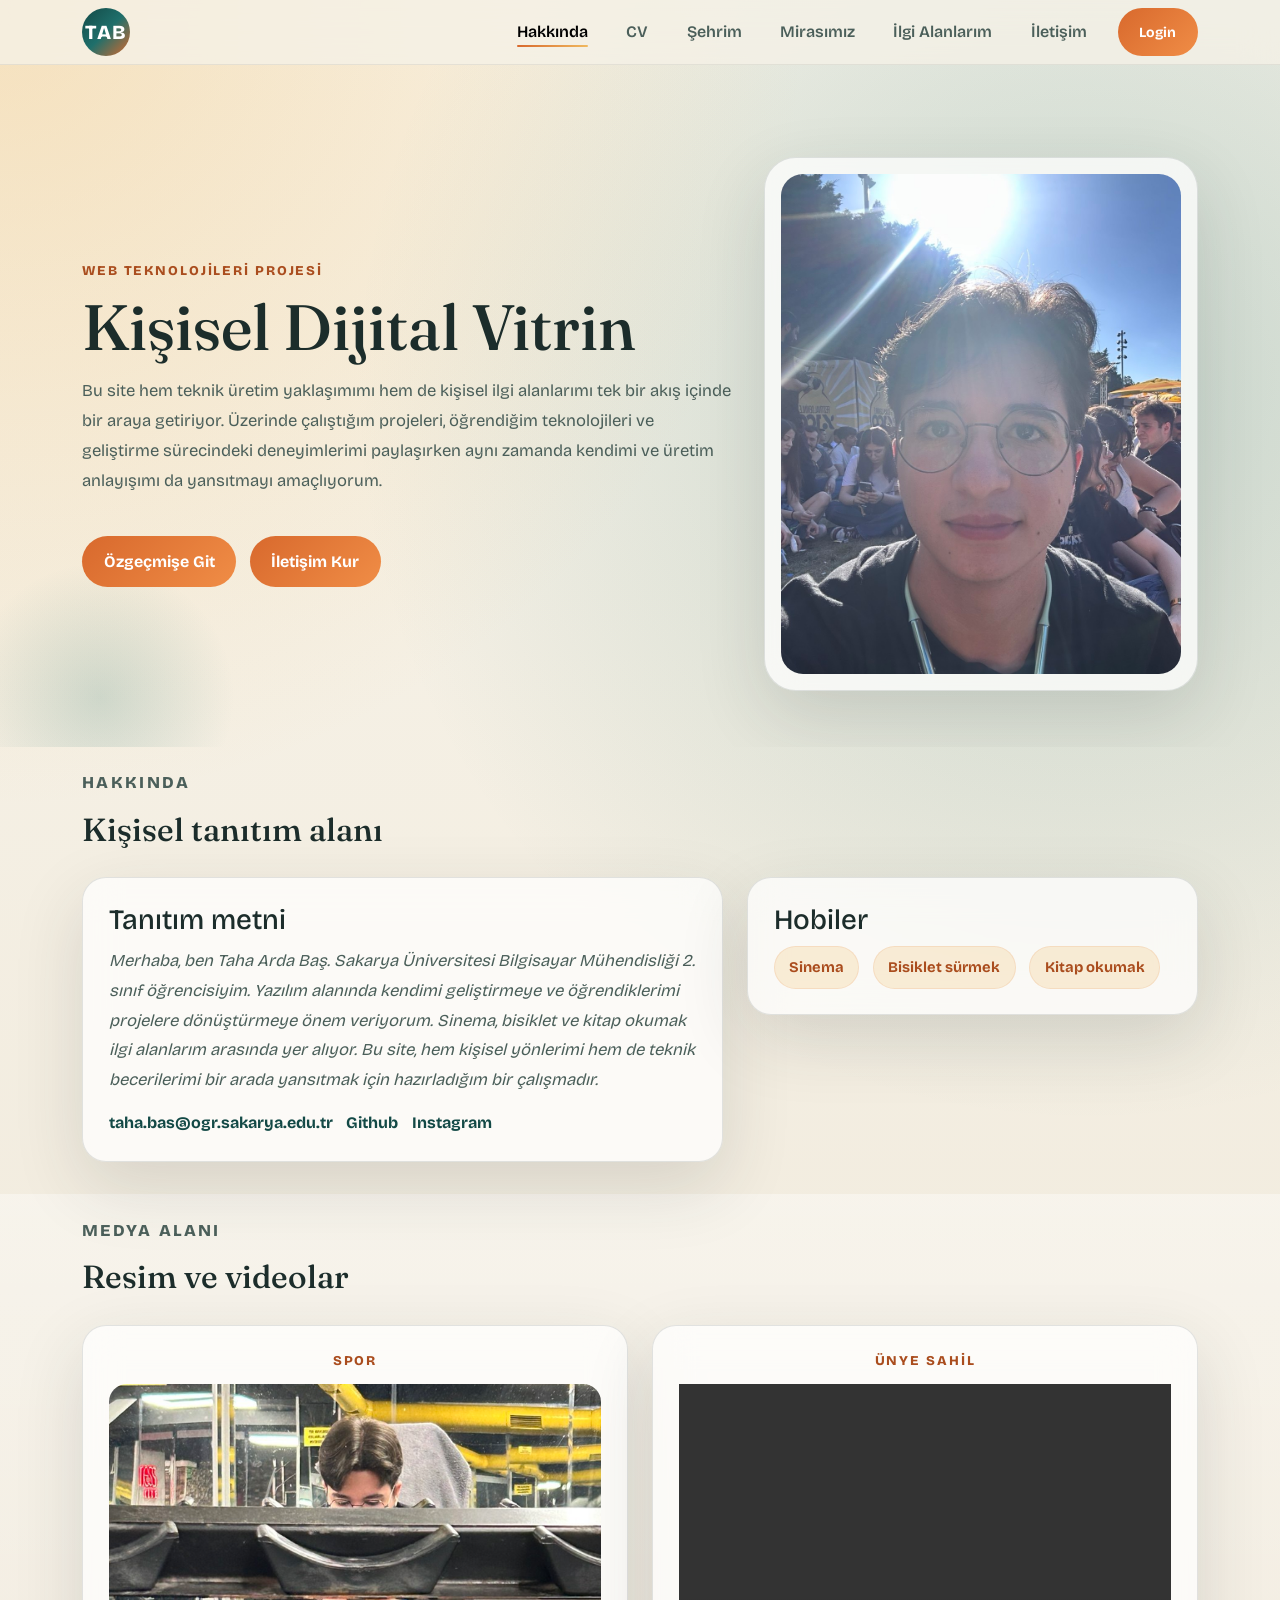
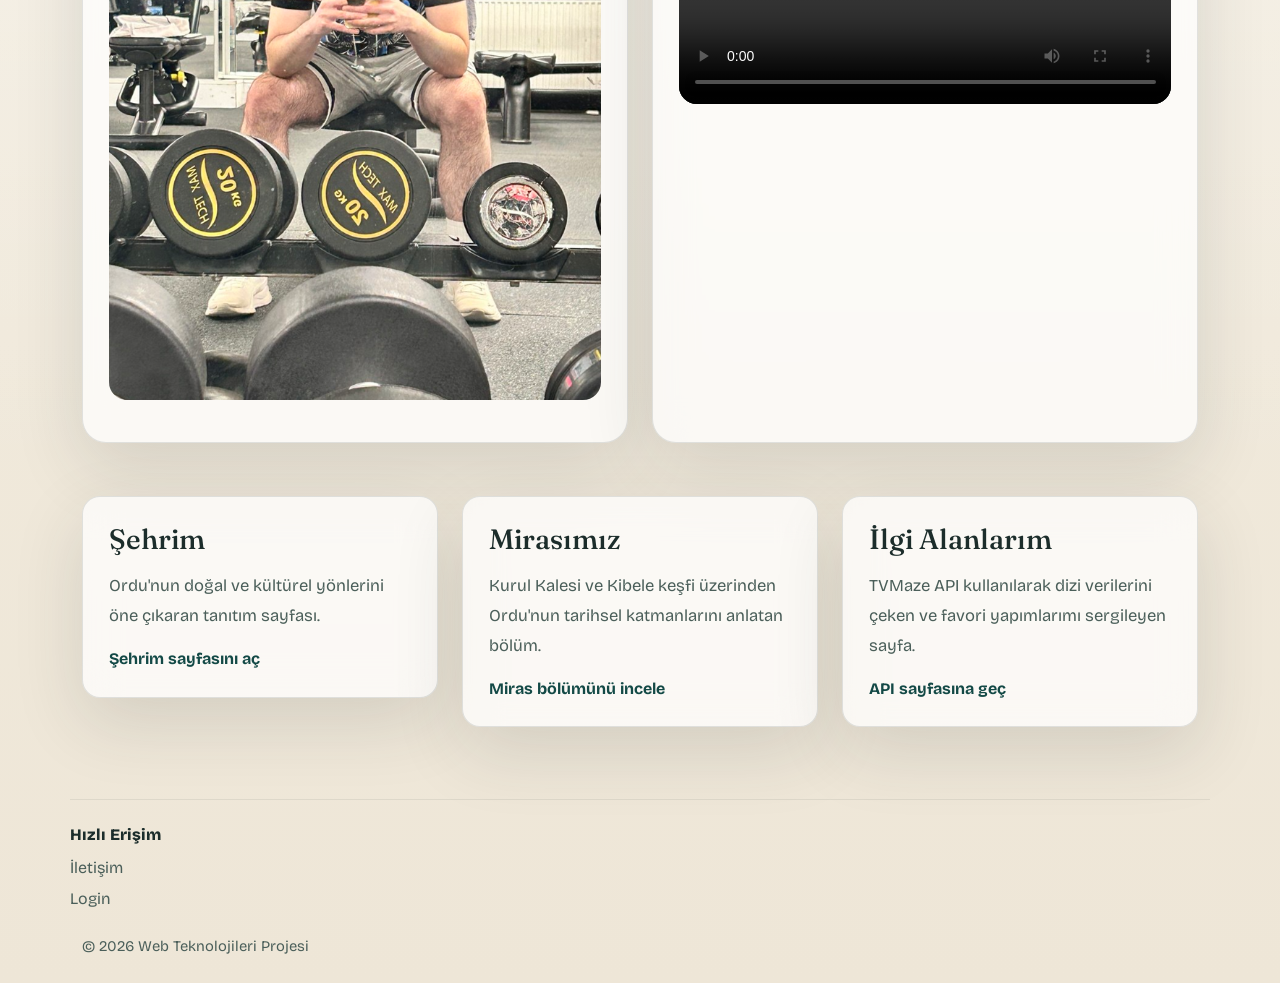
==== commit 66e642d8: "content: update city image and home video assets" ====
--- a/index.html
+++ b/index.html
@@ -111,9 +111,9 @@
           <div class="col-lg-6">
             <article class="media-card reveal">
               <div class="video-shell">
-                <p class="eyebrow" style="text-align: center;">Tanıtım Videosu</p>
+                <p class="eyebrow" style="text-align: center;">Ünye Sahil</p>
                 <video controls preload="metadata">
-                  <source src="assets/tanitim-video.mp4" type="video/mp4">
+                  <source src="assets/unye-sahil.mp4" type="video/mp4">
                 </video>
               </div>
             </article>
